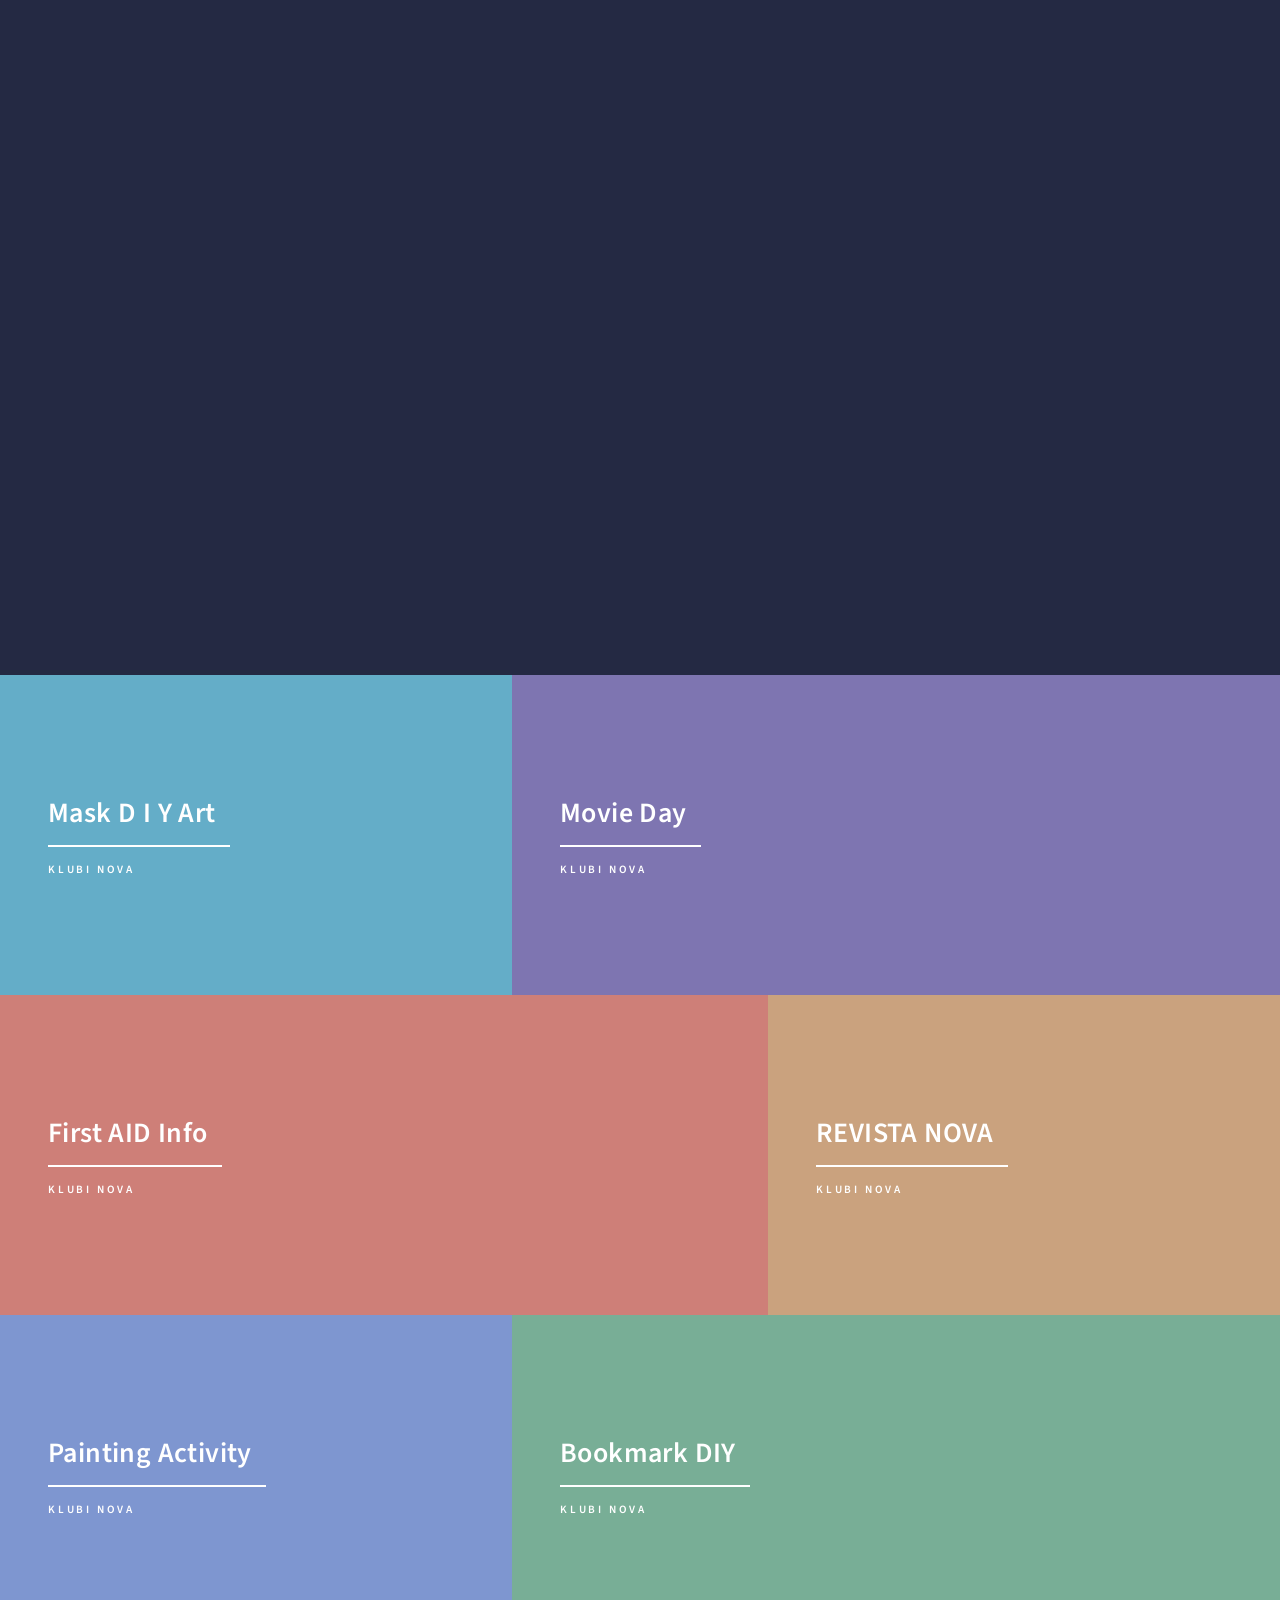
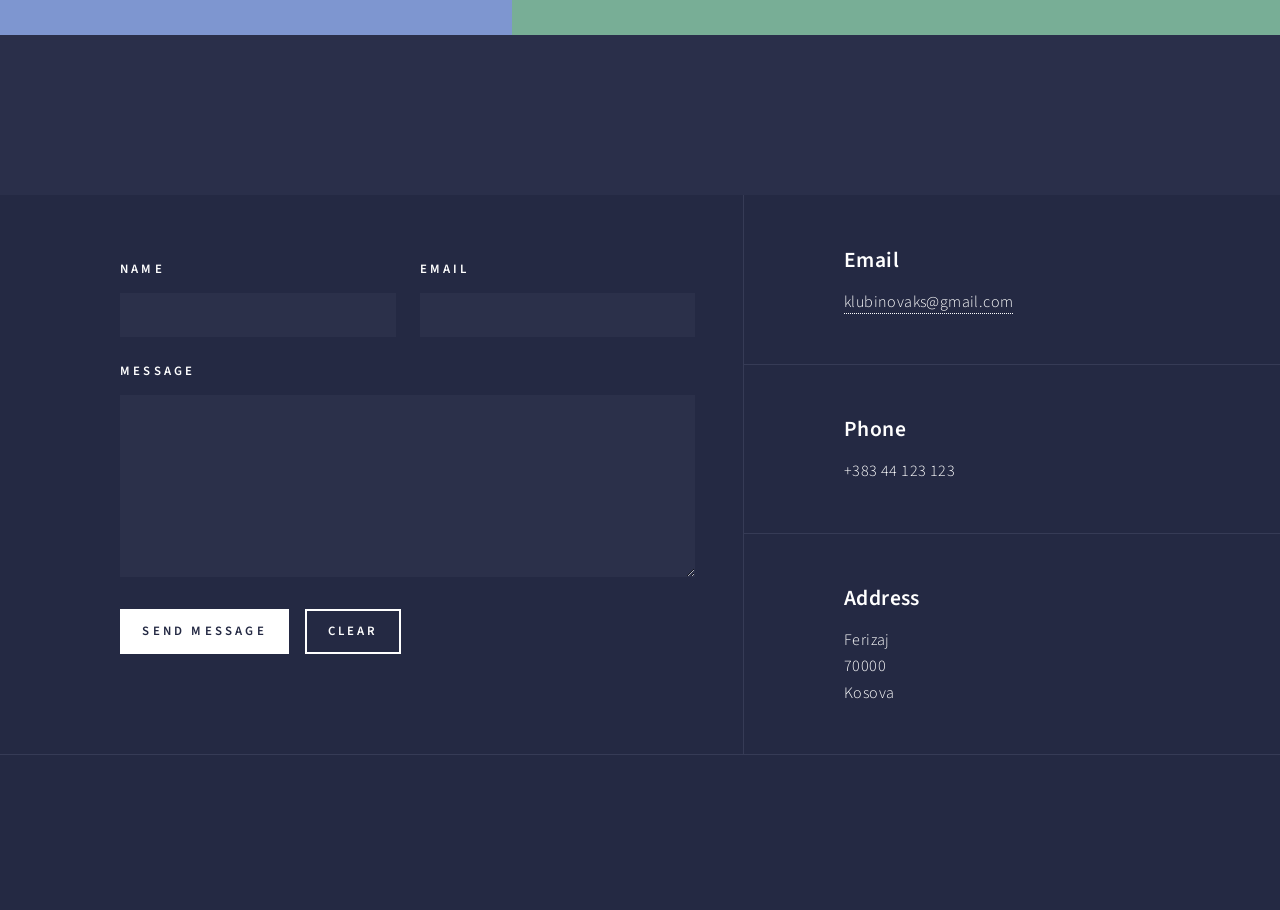
==== api/index.html @ 29cf3ec8 "update" ====
<!DOCTYPE HTML>

<html>
	<head>
		<title>Welcome Page</title>
		<meta charset="utf-8" />
		<meta name="viewport" content="width=device-width, initial-scale=1, user-scalable=no" />
		<link rel="stylesheet" href="main.css" />
		<link rel="stylesheet" href="css/fontawesome-all.min.css"/>
		<noscript><link rel="stylesheet" href="noscript.css" /></noscript>
	</head>
	<body class="is-preload">

		<!-- Wrapper -->
			<div id="wrapper">

				<!-- Header -->
					<header id="header" class="alt">
						<a href="index.html" class="logo"><strong>Volunteer</strong> <span>System</span></a>
						<nav>
							<a href="#menu">Menu</a>
						</nav>
					</header>

				<!-- Menu -->
					<nav id="menu">
						<ul class="links">
							<li><a href="index.html">Home</a></li>
						</ul>
						<ul class="actions stacked">
							<li><a href="login.php" class="button primary fit">LOG IN</a></li>
							</ul>
					</nav>

				<!-- Banner -->
					<section id="banner" class="major">
						<div class="inner">
							<header class="major">
								<h1>NOVA Volunteer System</h1>
							</header>
							<div class="content">
								<p>Do you like to volunteer<br />
								Join US.</p>
								<ul class="actions">
									<li><a href="login.php" class="button next scrolly">Get Started</a></li>
								</ul>
							</div>
						</div>
					</section>

				<!-- Main -->
					<div id="main">

						<!-- One -->
							<section id="one" class="tiles">
								<article>
									<span class="image">
										<img src="images/klubi.jpg" alt="" />
									</span>
									<header class="major">
										<h3><a href="https://klubinova.wordpress.com/aktivitetet-tona/" class="link">Mask D I Y Art</a></h3>
										<p>Klubi NOVA</p>
									</header>
								</article>
								<article>
									<span class="image">
										<img src="images/movie.jpg" alt="" />
									</span>
									<header class="major">
										<h3><a href="https://klubinova.wordpress.com/aktivitetet-tona/" class="link">Movie Day</a></h3>
										<p>Klubi Nova</p>
									</header>
								</article>
								<article>
									<span class="image">
										<img src="images/heal.jpg" alt="" />
									</span>
									<header class="major">
										<h3><a href="https://klubinova.wordpress.com/aktivitetet-tona/" class="link">First AID Info</a></h3>
										<p>Klubi Nova</p>
									</header>
								</article>
								<article>
									<span class="image">
										<img src="images/revistanova.jpg" alt="" />
									</span>
									<header class="major">
										<h3><a href="https://www.flipsnack.com/klubinova/revista-nova.html?fbclid=IwAR2lFx_nPj4P2m2d6ewHk_hBzwftJeVRNYdYruvyxE-IXZmHo08XEhe9V44" class="link">REVISTA NOVA</a></h3>
										<p>Klubi NOVA</p>
									</header>
								</article>
								<article>
									<span class="image">
										<img src="images/termokiss.jpg" alt="" />
									</span>
									<header class="major">
										<h3><a href="https://klubinova.wordpress.com/aktivitetet-tona/" class="link">Painting Activity</a></h3>
										<p>Klubi Nova</p>
									</header>
								</article>
								<article>
									<span class="image">
										<img src="images/bookmark.jpg" alt="" />
									</span>
									<header class="major">
										<h3><a href="https://klubinova.wordpress.com/aktivitetet-tona/" class="link">Bookmark DIY</a></h3>
										<p>Klubi Nova</p>
									</header>
								</article>
							</section>

						<!-- Two -->
							<section id="two">
								<div class="inner">
									<header class="major">
										
									</header>
									
									<ul class="actions">
										
									</ul>
								</div>
							</section>

					</div>

				<!-- Contact -->
					<section id="contact">
						<div class="inner">
							<section>
								<form method="post" action="#">
									<div class="fields">
										<div class="field half">
											<label for="name">Name</label>
											<input type="text" name="name" id="name" />
										</div>
										<div class="field half">
											<label for="email">Email</label>
											<input type="text" name="email" id="email" />
										</div>
										<div class="field">
											<label for="message">Message</label>
											<textarea name="message" id="message" rows="6"></textarea>
										</div>
									</div>
									<ul class="actions">
										<li><input type="submit" value="Send Message" class="primary" /></li>
										<li><input type="reset" value="Clear" /></li>
									</ul>
								</form>
							</section>
							<section class="split">
								<section>
									<div class="contact-method">
										<span class="icon solid alt fa-envelope"></span>
										<h3>Email</h3>
										<a href="#">klubinovaks@gmail.com</a>
									</div>
								</section>
								<section>
									<div class="contact-method">
										<span class="icon solid alt fa-phone"></span>
										<h3>Phone</h3>
										<span>+383 44 123 123</span>
									</div>
								</section>
								<section>
									<div class="contact-method">
										<span class="icon solid alt fa-home"></span>
										<h3>Address</h3>
										<span>Ferizaj<br />
										70000<br />
										Kosova</span>
									</div>
								</section>
							</section>
						</div>
					</section>

				<!-- Footer -->
					<footer id="footer">
						<div class="inner">
							<ul class="icons">
								<li><a href="#" class="icon brands alt fa-twitter"><span class="label">Twitter</span></a></li>
								<li><a href="#" class="icon brands alt fa-facebook-f"><span class="label">Facebook</span></a></li>
								<li><a href="#" class="icon brands alt fa-instagram"><span class="label">Instagram</span></a></li>
								<li><a href="#" class="icon brands alt fa-github"><span class="label">GitHub</span></a></li>
								<li><a href="#" class="icon brands alt fa-linkedin-in"><span class="label">LinkedIn</span></a></li>
							</ul>
							
						</div>
					</footer>

			</div>

		<!-- Scripts -->
			<script src="assets/js/jquery.min.js"></script>
			<script src="assets/js/jquery.scrolly.min.js"></script>
			<script src="assets/js/jquery.scrollex.min.js"></script>
			<script src="assets/js/browser.min.js"></script>
			<script src="assets/js/breakpoints.min.js"></script>
			<script src="assets/js/util.js"></script>
			<script src="assets/js/main.js"></script>

	</body>
</html>
---- api/main.css ----
@import url(fontawesome-all.min.css);
@import url("https://fonts.googleapis.com/css?family=Source+Sans+Pro:300,300italic,600,600italic");


html, body, div, span, applet, object,
iframe, h1, h2, h3, h4, h5, h6, p, blockquote,
pre, a, abbr, acronym, address, big, cite,
code, del, dfn, em, img, ins, kbd, q, s, samp,
small, strike, strong, sub, sup, tt, var, b,
u, i, center, dl, dt, dd, ol, ul, li, fieldset,
form, label, legend, table, caption, tbody,
tfoot, thead, tr, th, td, article, aside,
canvas, details, embed, figure, figcaption,
footer, header, hgroup, menu, nav, output, ruby,
section, summary, time, mark, audio, video {
	margin: 0;
	padding: 0;
	border: 0;
	font-size: 100%;
	font: inherit;
	vertical-align: baseline;}

article, aside, details, figcaption, figure,
footer, header, hgroup, menu, nav, section {
	display: block;}

body {
	line-height: 1;
}

ol, ul {
	list-style: none;
}

blockquote, q {
	quotes: none;
}

	blockquote:before, blockquote:after, q:before, q:after {
		content: '';
		content: none;
	}

table {
	border-collapse: collapse;
	border-spacing: 0;
}

body {
	-webkit-text-size-adjust: none;
}

mark {
	background-color: transparent;
	color: inherit;
}

input::-moz-focus-inner {
	border: 0;
	padding: 0;
}

input, select, textarea {
	-moz-appearance: none;
	-webkit-appearance: none;
	-ms-appearance: none;
	appearance: none;
}

/* Basic */

	@-ms-viewport {
		width: device-width;
	}

	body {
		-ms-overflow-style: scrollbar;
	}

	@media screen and (max-width: 480px) {

		html, body {
			min-width: 320px;
		}

	}

	html {
		box-sizing: border-box;
	}

	*, *:before, *:after {
		box-sizing: inherit;
	}

	body {
		background: #242943;
	}

		body.is-preload *, body.is-preload *:before, body.is-preload *:after {
			-moz-animation: none !important;
			-webkit-animation: none !important;
			-ms-animation: none !important;
			animation: none !important;
			-moz-transition: none !important;
			-webkit-transition: none !important;
			-ms-transition: none !important;
			transition: none !important;
		}

/* Type */

	body, input, select, textarea {
		color: #ffffff;
		font-family: "Source Sans Pro", Helvetica, sans-serif;
		font-size: 17pt;
		font-weight: 300;
		letter-spacing: 0.025em;
		line-height: 1.65;
	}

		@media screen and (max-width: 1680px) {

			body, input, select, textarea {
				font-size: 14pt;
			}

		}

		@media screen and (max-width: 1280px) {

			body, input, select, textarea {
				font-size: 12pt;
			}

		}

		@media screen and (max-width: 360px) {

			body, input, select, textarea {
				font-size: 11pt;
			}

		}

	a {
		-moz-transition: color 0.2s ease-in-out, border-bottom-color 0.2s ease-in-out;
		-webkit-transition: color 0.2s ease-in-out, border-bottom-color 0.2s ease-in-out;
		-ms-transition: color 0.2s ease-in-out, border-bottom-color 0.2s ease-in-out;
		transition: color 0.2s ease-in-out, border-bottom-color 0.2s ease-in-out;
		border-bottom: dotted 1px;
		color: inherit;
		text-decoration: none;
	}

		a:hover {
			border-bottom-color: transparent;
			color: #9bf1ff !important;
		}

		a:active {
			color: #53e3fb !important;
		}

	strong, b {
		color: #ffffff;
		font-weight: 600;
	}

	em, i {
		font-style: italic;
	}

	p {
		margin: 0 0 2em 0;
	}

	h1, h2, h3, h4, h5, h6 {
		color: #ffffff;
		font-weight: 600;
		line-height: 1.65;
		margin: 0 0 1em 0;
	}

		h1 a, h2 a, h3 a, h4 a, h5 a, h6 a {
			color: inherit;
			border-bottom: 0;
		}

	h1 {
		font-size: 2.5em;
	}

	h2 {
		font-size: 1.75em;
	}

	h3 {
		font-size: 1.35em;
	}

	h4 {
		font-size: 1.1em;
	}

	h5 {
		font-size: 0.9em;
	}

	h6 {
		font-size: 0.7em;
	}

	@media screen and (max-width: 736px) {

		h1 {
			font-size: 2em;
		}

		h2 {
			font-size: 1.5em;
		}

		h3 {
			font-size: 1.25em;
		}

	}

	sub {
		font-size: 0.8em;
		position: relative;
		top: 0.5em;
	}

	sup {
		font-size: 0.8em;
		position: relative;
		top: -0.5em;
	}

	blockquote {
		border-left: solid 4px rgba(212, 212, 255, 0.1);
		font-style: italic;
		margin: 0 0 2em 0;
		padding: 0.5em 0 0.5em 2em;
	}

	code {
		background: rgba(212, 212, 255, 0.035);
		font-family: "Courier New", monospace;
		font-size: 0.9em;
		margin: 0 0.25em;
		padding: 0.25em 0.65em;
	}

	pre {
		-webkit-overflow-scrolling: touch;
		font-family: "Courier New", monospace;
		font-size: 0.9em;
		margin: 0 0 2em 0;
	}

		pre code {
			display: block;
			line-height: 1.75;
			padding: 1em 1.5em;
			overflow-x: auto;
		}

	hr {
		border: 0;
		border-bottom: solid 1px rgba(212, 212, 255, 0.1);
		margin: 2em 0;
	}

		hr.major {
			margin: 3em 0;
		}

	.align-left {
		text-align: left;
	}

	.align-center {
		text-align: center;
	}

	.align-right {
		text-align: right;
	}

/* Row */

	.row {
		display: flex;
		flex-wrap: wrap;
		box-sizing: border-box;
		align-items: stretch;
	}

		.row > * {
			box-sizing: border-box;
		}

		.row.gtr-uniform > * > :last-child {
			margin-bottom: 0;
		}

		.row.aln-left {
			justify-content: flex-start;
		}

		.row.aln-center {
			justify-content: center;
		}

		.row.aln-right {
			justify-content: flex-end;
		}

		.row.aln-top {
			align-items: flex-start;
		}

		.row.aln-middle {
			align-items: center;
		}

		.row.aln-bottom {
			align-items: flex-end;
		}

		.row > .imp {
			order: -1;
		}

		.row > .col-1 {
			width: 8.33333%;
		}

		.row > .off-1 {
			margin-left: 8.33333%;
		}

		.row > .col-2 {
			width: 16.66667%;
		}

		.row > .off-2 {
			margin-left: 16.66667%;
		}

		.row > .col-3 {
			width: 25%;
		}

		.row > .off-3 {
			margin-left: 25%;
		}

		.row > .col-4 {
			width: 33.33333%;
		}

		.row > .off-4 {
			margin-left: 33.33333%;
		}

		.row > .col-5 {
			width: 41.66667%;
		}

		.row > .off-5 {
			margin-left: 41.66667%;
		}

		.row > .col-6 {
			width: 50%;
		}

		.row > .off-6 {
			margin-left: 50%;
		}

		.row > .col-7 {
			width: 58.33333%;
		}

		.row > .off-7 {
			margin-left: 58.33333%;
		}

		.row > .col-8 {
			width: 66.66667%;
		}

		.row > .off-8 {
			margin-left: 66.66667%;
		}

		.row > .col-9 {
			width: 75%;
		}

		.row > .off-9 {
			margin-left: 75%;
		}

		.row > .col-10 {
			width: 83.33333%;
		}

		.row > .off-10 {
			margin-left: 83.33333%;
		}

		.row > .col-11 {
			width: 91.66667%;
		}

		.row > .off-11 {
			margin-left: 91.66667%;
		}

		.row > .col-12 {
			width: 100%;
		}

		.row > .off-12 {
			margin-left: 100%;
		}

		.row.gtr-0 {
			margin-top: 0;
			margin-left: 0em;
		}

			.row.gtr-0 > * {
				padding: 0 0 0 0em;
			}

			.row.gtr-0.gtr-uniform {
				margin-top: 0em;
			}

				.row.gtr-0.gtr-uniform > * {
					padding-top: 0em;
				}

		.row.gtr-25 {
			margin-top: 0;
			margin-left: -0.5em;
		}

			.row.gtr-25 > * {
				padding: 0 0 0 0.5em;
			}

			.row.gtr-25.gtr-uniform {
				margin-top: -0.5em;
			}

				.row.gtr-25.gtr-uniform > * {
					padding-top: 0.5em;
				}

		.row.gtr-50 {
			margin-top: 0;
			margin-left: -1em;
		}

			.row.gtr-50 > * {
				padding: 0 0 0 1em;
			}

			.row.gtr-50.gtr-uniform {
				margin-top: -1em;
			}

				.row.gtr-50.gtr-uniform > * {
					padding-top: 1em;
				}

		.row {
			margin-top: 0;
			margin-left: -2em;
		}

			.row > * {
				padding: 0 0 0 2em;
			}

			.row.gtr-uniform {
				margin-top: -2em;
			}

				.row.gtr-uniform > * {
					padding-top: 2em;
				}

		.row.gtr-150 {
			margin-top: 0;
			margin-left: -3em;
		}

			.row.gtr-150 > * {
				padding: 0 0 0 3em;
			}

			.row.gtr-150.gtr-uniform {
				margin-top: -3em;
			}

				.row.gtr-150.gtr-uniform > * {
					padding-top: 3em;
				}

		.row.gtr-200 {
			margin-top: 0;
			margin-left: -4em;
		}

			.row.gtr-200 > * {
				padding: 0 0 0 4em;
			}

			.row.gtr-200.gtr-uniform {
				margin-top: -4em;
			}

				.row.gtr-200.gtr-uniform > * {
					padding-top: 4em;
				}

		@media screen and (max-width: 1680px) {

			.row {
				display: flex;
				flex-wrap: wrap;
				box-sizing: border-box;
				align-items: stretch;
			}

				.row > * {
					box-sizing: border-box;
				}

				.row.gtr-uniform > * > :last-child {
					margin-bottom: 0;
				}

				.row.aln-left {
					justify-content: flex-start;
				}

				.row.aln-center {
					justify-content: center;
				}

				.row.aln-right {
					justify-content: flex-end;
				}

				.row.aln-top {
					align-items: flex-start;
				}

				.row.aln-middle {
					align-items: center;
				}

				.row.aln-bottom {
					align-items: flex-end;
				}

				.row > .imp-xlarge {
					order: -1;
				}

				.row > .col-1-xlarge {
					width: 8.33333%;
				}

				.row > .off-1-xlarge {
					margin-left: 8.33333%;
				}

				.row > .col-2-xlarge {
					width: 16.66667%;
				}

				.row > .off-2-xlarge {
					margin-left: 16.66667%;
				}

				.row > .col-3-xlarge {
					width: 25%;
				}

				.row > .off-3-xlarge {
					margin-left: 25%;
				}

				.row > .col-4-xlarge {
					width: 33.33333%;
				}

				.row > .off-4-xlarge {
					margin-left: 33.33333%;
				}

				.row > .col-5-xlarge {
					width: 41.66667%;
				}

				.row > .off-5-xlarge {
					margin-left: 41.66667%;
				}

				.row > .col-6-xlarge {
					width: 50%;
				}

				.row > .off-6-xlarge {
					margin-left: 50%;
				}

				.row > .col-7-xlarge {
					width: 58.33333%;
				}

				.row > .off-7-xlarge {
					margin-left: 58.33333%;
				}

				.row > .col-8-xlarge {
					width: 66.66667%;
				}

				.row > .off-8-xlarge {
					margin-left: 66.66667%;
				}

				.row > .col-9-xlarge {
					width: 75%;
				}

				.row > .off-9-xlarge {
					margin-left: 75%;
				}

				.row > .col-10-xlarge {
					width: 83.33333%;
				}

				.row > .off-10-xlarge {
					margin-left: 83.33333%;
				}

				.row > .col-11-xlarge {
					width: 91.66667%;
				}

				.row > .off-11-xlarge {
					margin-left: 91.66667%;
				}

				.row > .col-12-xlarge {
					width: 100%;
				}

				.row > .off-12-xlarge {
					margin-left: 100%;
				}

				.row.gtr-0 {
					margin-top: 0;
					margin-left: 0em;
				}

					.row.gtr-0 > * {
						padding: 0 0 0 0em;
					}

					.row.gtr-0.gtr-uniform {
						margin-top: 0em;
					}

						.row.gtr-0.gtr-uniform > * {
							padding-top: 0em;
						}

				.row.gtr-25 {
					margin-top: 0;
					margin-left: -0.5em;
				}

					.row.gtr-25 > * {
						padding: 0 0 0 0.5em;
					}

					.row.gtr-25.gtr-uniform {
						margin-top: -0.5em;
					}

						.row.gtr-25.gtr-uniform > * {
							padding-top: 0.5em;
						}

				.row.gtr-50 {
					margin-top: 0;
					margin-left: -1em;
				}

					.row.gtr-50 > * {
						padding: 0 0 0 1em;
					}

					.row.gtr-50.gtr-uniform {
						margin-top: -1em;
					}

						.row.gtr-50.gtr-uniform > * {
							padding-top: 1em;
						}

				.row {
					margin-top: 0;
					margin-left: -2em;
				}

					.row > * {
						padding: 0 0 0 2em;
					}

					.row.gtr-uniform {
						margin-top: -2em;
					}

						.row.gtr-uniform > * {
							padding-top: 2em;
						}

				.row.gtr-150 {
					margin-top: 0;
					margin-left: -3em;
				}

					.row.gtr-150 > * {
						padding: 0 0 0 3em;
					}

					.row.gtr-150.gtr-uniform {
						margin-top: -3em;
					}

						.row.gtr-150.gtr-uniform > * {
							padding-top: 3em;
						}

				.row.gtr-200 {
					margin-top: 0;
					margin-left: -4em;
				}

					.row.gtr-200 > * {
						padding: 0 0 0 4em;
					}

					.row.gtr-200.gtr-uniform {
						margin-top: -4em;
					}

						.row.gtr-200.gtr-uniform > * {
							padding-top: 4em;
						}

		}

		@media screen and (max-width: 1280px) {

			.row {
				display: flex;
				flex-wrap: wrap;
				box-sizing: border-box;
				align-items: stretch;
			}

				.row > * {
					box-sizing: border-box;
				}

				.row.gtr-uniform > * > :last-child {
					margin-bottom: 0;
				}

				.row.aln-left {
					justify-content: flex-start;
				}

				.row.aln-center {
					justify-content: center;
				}

				.row.aln-right {
					justify-content: flex-end;
				}

				.row.aln-top {
					align-items: flex-start;
				}

				.row.aln-middle {
					align-items: center;
				}

				.row.aln-bottom {
					align-items: flex-end;
				}

				.row > .imp-large {
					order: -1;
				}

				.row > .col-1-large {
					width: 8.33333%;
				}

				.row > .off-1-large {
					margin-left: 8.33333%;
				}

				.row > .col-2-large {
					width: 16.66667%;
				}

				.row > .off-2-large {
					margin-left: 16.66667%;
				}

				.row > .col-3-large {
					width: 25%;
				}

				.row > .off-3-large {
					margin-left: 25%;
				}

				.row > .col-4-large {
					width: 33.33333%;
				}

				.row > .off-4-large {
					margin-left: 33.33333%;
				}

				.row > .col-5-large {
					width: 41.66667%;
				}

				.row > .off-5-large {
					margin-left: 41.66667%;
				}

				.row > .col-6-large {
					width: 50%;
				}

				.row > .off-6-large {
					margin-left: 50%;
				}

				.row > .col-7-large {
					width: 58.33333%;
				}

				.row > .off-7-large {
					margin-left: 58.33333%;
				}

				.row > .col-8-large {
					width: 66.66667%;
				}

				.row > .off-8-large {
					margin-left: 66.66667%;
				}

				.row > .col-9-large {
					width: 75%;
				}

				.row > .off-9-large {
					margin-left: 75%;
				}

				.row > .col-10-large {
					width: 83.33333%;
				}

				.row > .off-10-large {
					margin-left: 83.33333%;
				}

				.row > .col-11-large {
					width: 91.66667%;
				}

				.row > .off-11-large {
					margin-left: 91.66667%;
				}

				.row > .col-12-large {
					width: 100%;
				}

				.row > .off-12-large {
					margin-left: 100%;
				}

				.row.gtr-0 {
					margin-top: 0;
					margin-left: 0em;
				}

					.row.gtr-0 > * {
						padding: 0 0 0 0em;
					}

					.row.gtr-0.gtr-uniform {
						margin-top: 0em;
					}

						.row.gtr-0.gtr-uniform > * {
							padding-top: 0em;
						}

				.row.gtr-25 {
					margin-top: 0;
					margin-left: -0.375em;
				}

					.row.gtr-25 > * {
						padding: 0 0 0 0.375em;
					}

					.row.gtr-25.gtr-uniform {
						margin-top: -0.375em;
					}

						.row.gtr-25.gtr-uniform > * {
							padding-top: 0.375em;
						}

				.row.gtr-50 {
					margin-top: 0;
					margin-left: -0.75em;
				}

					.row.gtr-50 > * {
						padding: 0 0 0 0.75em;
					}

					.row.gtr-50.gtr-uniform {
						margin-top: -0.75em;
					}

						.row.gtr-50.gtr-uniform > * {
							padding-top: 0.75em;
						}

				.row {
					margin-top: 0;
					margin-left: -1.5em;
				}

					.row > * {
						padding: 0 0 0 1.5em;
					}

					.row.gtr-uniform {
						margin-top: -1.5em;
					}

						.row.gtr-uniform > * {
							padding-top: 1.5em;
						}

				.row.gtr-150 {
					margin-top: 0;
					margin-left: -2.25em;
				}

					.row.gtr-150 > * {
						padding: 0 0 0 2.25em;
					}

					.row.gtr-150.gtr-uniform {
						margin-top: -2.25em;
					}

						.row.gtr-150.gtr-uniform > * {
							padding-top: 2.25em;
						}

				.row.gtr-200 {
					margin-top: 0;
					margin-left: -3em;
				}

					.row.gtr-200 > * {
						padding: 0 0 0 3em;
					}

					.row.gtr-200.gtr-uniform {
						margin-top: -3em;
					}

						.row.gtr-200.gtr-uniform > * {
							padding-top: 3em;
						}

		}

		@media screen and (max-width: 980px) {

			.row {
				display: flex;
				flex-wrap: wrap;
				box-sizing: border-box;
				align-items: stretch;
			}

				.row > * {
					box-sizing: border-box;
				}

				.row.gtr-uniform > * > :last-child {
					margin-bottom: 0;
				}

				.row.aln-left {
					justify-content: flex-start;
				}

				.row.aln-center {
					justify-content: center;
				}

				.row.aln-right {
					justify-content: flex-end;
				}

				.row.aln-top {
					align-items: flex-start;
				}

				.row.aln-middle {
					align-items: center;
				}

				.row.aln-bottom {
					align-items: flex-end;
				}

				.row > .imp-medium {
					order: -1;
				}

				.row > .col-1-medium {
					width: 8.33333%;
				}

				.row > .off-1-medium {
					margin-left: 8.33333%;
				}

				.row > .col-2-medium {
					width: 16.66667%;
				}

				.row > .off-2-medium {
					margin-left: 16.66667%;
				}

				.row > .col-3-medium {
					width: 25%;
				}

				.row > .off-3-medium {
					margin-left: 25%;
				}

				.row > .col-4-medium {
					width: 33.33333%;
				}

				.row > .off-4-medium {
					margin-left: 33.33333%;
				}

				.row > .col-5-medium {
					width: 41.66667%;
				}

				.row > .off-5-medium {
					margin-left: 41.66667%;
				}

				.row > .col-6-medium {
					width: 50%;
				}

				.row > .off-6-medium {
					margin-left: 50%;
				}

				.row > .col-7-medium {
					width: 58.33333%;
				}

				.row > .off-7-medium {
					margin-left: 58.33333%;
				}

				.row > .col-8-medium {
					width: 66.66667%;
				}

				.row > .off-8-medium {
					margin-left: 66.66667%;
				}

				.row > .col-9-medium {
					width: 75%;
				}

				.row > .off-9-medium {
					margin-left: 75%;
				}

				.row > .col-10-medium {
					width: 83.33333%;
				}

				.row > .off-10-medium {
					margin-left: 83.33333%;
				}

				.row > .col-11-medium {
					width: 91.66667%;
				}

				.row > .off-11-medium {
					margin-left: 91.66667%;
				}

				.row > .col-12-medium {
					width: 100%;
				}

				.row > .off-12-medium {
					margin-left: 100%;
				}

				.row.gtr-0 {
					margin-top: 0;
					margin-left: 0em;
				}

					.row.gtr-0 > * {
						padding: 0 0 0 0em;
					}

					.row.gtr-0.gtr-uniform {
						margin-top: 0em;
					}

						.row.gtr-0.gtr-uniform > * {
							padding-top: 0em;
						}

				.row.gtr-25 {
					margin-top: 0;
					margin-left: -0.375em;
				}

					.row.gtr-25 > * {
						padding: 0 0 0 0.375em;
					}

					.row.gtr-25.gtr-uniform {
						margin-top: -0.375em;
					}

						.row.gtr-25.gtr-uniform > * {
							padding-top: 0.375em;
						}

				.row.gtr-50 {
					margin-top: 0;
					margin-left: -0.75em;
				}

					.row.gtr-50 > * {
						padding: 0 0 0 0.75em;
					}

					.row.gtr-50.gtr-uniform {
						margin-top: -0.75em;
					}

						.row.gtr-50.gtr-uniform > * {
							padding-top: 0.75em;
						}

				.row {
					margin-top: 0;
					margin-left: -1.5em;
				}

					.row > * {
						padding: 0 0 0 1.5em;
					}

					.row.gtr-uniform {
						margin-top: -1.5em;
					}

						.row.gtr-uniform > * {
							padding-top: 1.5em;
						}

				.row.gtr-150 {
					margin-top: 0;
					margin-left: -2.25em;
				}

					.row.gtr-150 > * {
						padding: 0 0 0 2.25em;
					}

					.row.gtr-150.gtr-uniform {
						margin-top: -2.25em;
					}

						.row.gtr-150.gtr-uniform > * {
							padding-top: 2.25em;
						}

				.row.gtr-200 {
					margin-top: 0;
					margin-left: -3em;
				}

					.row.gtr-200 > * {
						padding: 0 0 0 3em;
					}

					.row.gtr-200.gtr-uniform {
						margin-top: -3em;
					}

						.row.gtr-200.gtr-uniform > * {
							padding-top: 3em;
						}

		}

		@media screen and (max-width: 736px) {

			.row {
				display: flex;
				flex-wrap: wrap;
				box-sizing: border-box;
				align-items: stretch;
			}

				.row > * {
					box-sizing: border-box;
				}

				.row.gtr-uniform > * > :last-child {
					margin-bottom: 0;
				}

				.row.aln-left {
					justify-content: flex-start;
				}

				.row.aln-center {
					justify-content: center;
				}

				.row.aln-right {
					justify-content: flex-end;
				}

				.row.aln-top {
					align-items: flex-start;
				}

				.row.aln-middle {
					align-items: center;
				}

				.row.aln-bottom {
					align-items: flex-end;
				}

				.row > .imp-small {
					order: -1;
				}

				.row > .col-1-small {
					width: 8.33333%;
				}

				.row > .off-1-small {
					margin-left: 8.33333%;
				}

				.row > .col-2-small {
					width: 16.66667%;
				}

				.row > .off-2-small {
					margin-left: 16.66667%;
				}

				.row > .col-3-small {
					width: 25%;
				}

				.row > .off-3-small {
					margin-left: 25%;
				}

				.row > .col-4-small {
					width: 33.33333%;
				}

				.row > .off-4-small {
					margin-left: 33.33333%;
				}

				.row > .col-5-small {
					width: 41.66667%;
				}

				.row > .off-5-small {
					margin-left: 41.66667%;
				}

				.row > .col-6-small {
					width: 50%;
				}

				.row > .off-6-small {
					margin-left: 50%;
				}

				.row > .col-7-small {
					width: 58.33333%;
				}

				.row > .off-7-small {
					margin-left: 58.33333%;
				}

				.row > .col-8-small {
					width: 66.66667%;
				}

				.row > .off-8-small {
					margin-left: 66.66667%;
				}

				.row > .col-9-small {
					width: 75%;
				}

				.row > .off-9-small {
					margin-left: 75%;
				}

				.row > .col-10-small {
					width: 83.33333%;
				}

				.row > .off-10-small {
					margin-left: 83.33333%;
				}

				.row > .col-11-small {
					width: 91.66667%;
				}

				.row > .off-11-small {
					margin-left: 91.66667%;
				}

				.row > .col-12-small {
					width: 100%;
				}

				.row > .off-12-small {
					margin-left: 100%;
				}

				.row.gtr-0 {
					margin-top: 0;
					margin-left: 0em;
				}

					.row.gtr-0 > * {
						padding: 0 0 0 0em;
					}

					.row.gtr-0.gtr-uniform {
						margin-top: 0em;
					}

						.row.gtr-0.gtr-uniform > * {
							padding-top: 0em;
						}

				.row.gtr-25 {
					margin-top: 0;
					margin-left: -0.3125em;
				}

					.row.gtr-25 > * {
						padding: 0 0 0 0.3125em;
					}

					.row.gtr-25.gtr-uniform {
						margin-top: -0.3125em;
					}

						.row.gtr-25.gtr-uniform > * {
							padding-top: 0.3125em;
						}

				.row.gtr-50 {
					margin-top: 0;
					margin-left: -0.625em;
				}

					.row.gtr-50 > * {
						padding: 0 0 0 0.625em;
					}

					.row.gtr-50.gtr-uniform {
						margin-top: -0.625em;
					}

						.row.gtr-50.gtr-uniform > * {
							padding-top: 0.625em;
						}

				.row {
					margin-top: 0;
					margin-left: -1.25em;
				}

					.row > * {
						padding: 0 0 0 1.25em;
					}

					.row.gtr-uniform {
						margin-top: -1.25em;
					}

						.row.gtr-uniform > * {
							padding-top: 1.25em;
						}

				.row.gtr-150 {
					margin-top: 0;
					margin-left: -1.875em;
				}

					.row.gtr-150 > * {
						padding: 0 0 0 1.875em;
					}

					.row.gtr-150.gtr-uniform {
						margin-top: -1.875em;
					}

						.row.gtr-150.gtr-uniform > * {
							padding-top: 1.875em;
						}

				.row.gtr-200 {
					margin-top: 0;
					margin-left: -2.5em;
				}

					.row.gtr-200 > * {
						padding: 0 0 0 2.5em;
					}

					.row.gtr-200.gtr-uniform {
						margin-top: -2.5em;
					}

						.row.gtr-200.gtr-uniform > * {
							padding-top: 2.5em;
						}

		}

		@media screen and (max-width: 480px) {

			.row {
				display: flex;
				flex-wrap: wrap;
				box-sizing: border-box;
				align-items: stretch;
			}

				.row > * {
					box-sizing: border-box;
				}

				.row.gtr-uniform > * > :last-child {
					margin-bottom: 0;
				}

				.row.aln-left {
					justify-content: flex-start;
				}

				.row.aln-center {
					justify-content: center;
				}

				.row.aln-right {
					justify-content: flex-end;
				}

				.row.aln-top {
					align-items: flex-start;
				}

				.row.aln-middle {
					align-items: center;
				}

				.row.aln-bottom {
					align-items: flex-end;
				}

				.row > .imp-xsmall {
					order: -1;
				}

				.row > .col-1-xsmall {
					width: 8.33333%;
				}

				.row > .off-1-xsmall {
					margin-left: 8.33333%;
				}

				.row > .col-2-xsmall {
					width: 16.66667%;
				}

				.row > .off-2-xsmall {
					margin-left: 16.66667%;
				}

				.row > .col-3-xsmall {
					width: 25%;
				}

				.row > .off-3-xsmall {
					margin-left: 25%;
				}

				.row > .col-4-xsmall {
					width: 33.33333%;
				}

				.row > .off-4-xsmall {
					margin-left: 33.33333%;
				}

				.row > .col-5-xsmall {
					width: 41.66667%;
				}

				.row > .off-5-xsmall {
					margin-left: 41.66667%;
				}

				.row > .col-6-xsmall {
					width: 50%;
				}

				.row > .off-6-xsmall {
					margin-left: 50%;
				}

				.row > .col-7-xsmall {
					width: 58.33333%;
				}

				.row > .off-7-xsmall {
					margin-left: 58.33333%;
				}

				.row > .col-8-xsmall {
					width: 66.66667%;
				}

				.row > .off-8-xsmall {
					margin-left: 66.66667%;
				}

				.row > .col-9-xsmall {
					width: 75%;
				}

				.row > .off-9-xsmall {
					margin-left: 75%;
				}

				.row > .col-10-xsmall {
					width: 83.33333%;
				}

				.row > .off-10-xsmall {
					margin-left: 83.33333%;
				}

				.row > .col-11-xsmall {
					width: 91.66667%;
				}

				.row > .off-11-xsmall {
					margin-left: 91.66667%;
				}

				.row > .col-12-xsmall {
					width: 100%;
				}

				.row > .off-12-xsmall {
					margin-left: 100%;
				}

				.row.gtr-0 {
					margin-top: 0;
					margin-left: 0em;
				}

					.row.gtr-0 > * {
						padding: 0 0 0 0em;
					}

					.row.gtr-0.gtr-uniform {
						margin-top: 0em;
					}

						.row.gtr-0.gtr-uniform > * {
							padding-top: 0em;
						}

				.row.gtr-25 {
					margin-top: 0;
					margin-left: -0.3125em;
				}

					.row.gtr-25 > * {
						padding: 0 0 0 0.3125em;
					}

					.row.gtr-25.gtr-uniform {
						margin-top: -0.3125em;
					}

						.row.gtr-25.gtr-uniform > * {
							padding-top: 0.3125em;
						}

				.row.gtr-50 {
					margin-top: 0;
					margin-left: -0.625em;
				}

					.row.gtr-50 > * {
						padding: 0 0 0 0.625em;
					}

					.row.gtr-50.gtr-uniform {
						margin-top: -0.625em;
					}

						.row.gtr-50.gtr-uniform > * {
							padding-top: 0.625em;
						}

				.row {
					margin-top: 0;
					margin-left: -1.25em;
				}

					.row > * {
						padding: 0 0 0 1.25em;
					}

					.row.gtr-uniform {
						margin-top: -1.25em;
					}

						.row.gtr-uniform > * {
							padding-top: 1.25em;
						}

				.row.gtr-150 {
					margin-top: 0;
					margin-left: -1.875em;
				}

					.row.gtr-150 > * {
						padding: 0 0 0 1.875em;
					}

					.row.gtr-150.gtr-uniform {
						margin-top: -1.875em;
					}

						.row.gtr-150.gtr-uniform > * {
							padding-top: 1.875em;
						}

				.row.gtr-200 {
					margin-top: 0;
					margin-left: -2.5em;
				}

					.row.gtr-200 > * {
						padding: 0 0 0 2.5em;
					}

					.row.gtr-200.gtr-uniform {
						margin-top: -2.5em;
					}

						.row.gtr-200.gtr-uniform > * {
							padding-top: 2.5em;
						}

		}

/* Section/Article */

	section.special, article.special {
		text-align: center;
	}

	header.major {
		width: -moz-max-content;
		width: -webkit-max-content;
		width: -ms-max-content;
		width: max-content;
		margin-bottom: 2em;
	}

		header.major > :first-child {
			margin-bottom: 0;
			width: calc(100% + 0.5em);
		}

			header.major > :first-child:after {
				content: '';
				background-color: #ffffff;
				display: block;
				height: 2px;
				margin: 0.325em 0 0.5em 0;
				width: 100%;
			}

		header.major > p {
			font-size: 0.7em;
			font-weight: 600;
			letter-spacing: 0.25em;
			margin-bottom: 0;
			text-transform: uppercase;
		}

		body.is-ie header.major > :first-child:after {
			max-width: 9em;
		}

		body.is-ie header.major > h1:after {
			max-width: 100% !important;
		}

	@media screen and (max-width: 736px) {

		header.major > p br {
			display: none;
		}

	}

/* Form */

	form {
		margin: 0 0 2em 0;
	}

		form > :last-child {
			margin-bottom: 0;
		}

		form > .fields {
			display: -moz-flex;
			display: -webkit-flex;
			display: -ms-flex;
			display: flex;
			-moz-flex-wrap: wrap;
			-webkit-flex-wrap: wrap;
			-ms-flex-wrap: wrap;
			flex-wrap: wrap;
			width: calc(100% + 3em);
			margin: -1.5em 0 2em -1.5em;
		}

			form > .fields > .field {
				-moz-flex-grow: 0;
				-webkit-flex-grow: 0;
				-ms-flex-grow: 0;
				flex-grow: 0;
				-moz-flex-shrink: 0;
				-webkit-flex-shrink: 0;
				-ms-flex-shrink: 0;
				flex-shrink: 0;
				padding: 1.5em 0 0 1.5em;
				width: calc(100% - 1.5em);
			}

				form > .fields > .field.half {
					width: calc(50% - 0.75em);
				}

				form > .fields > .field.third {
					width: calc(100%/3 - 0.5em);
				}

				form > .fields > .field.quarter {
					width: calc(25% - 0.375em);
				}

		@media screen and (max-width: 480px) {

			form > .fields {
				width: calc(100% + 3em);
				margin: -1.5em 0 2em -1.5em;
			}

				form > .fields > .field {
					padding: 1.5em 0 0 1.5em;
					width: calc(100% - 1.5em);
				}

					form > .fields > .field.half {
						width: calc(100% - 1.5em);
					}

					form > .fields > .field.third {
						width: calc(100% - 1.5em);
					}

					form > .fields > .field.quarter {
						width: calc(100% - 1.5em);
					}

		}

	label {
		color: #ffffff;
		display: block;
		font-size: 0.8em;
		font-weight: 600;
		letter-spacing: 0.25em;
		margin: 0 0 1em 0;
		text-transform: uppercase;
	}

	input[type="text"],
	input[type="password"],
	input[type="email"],
	input[type="tel"],
	input[type="search"],
	input[type="url"],
	select,
	textarea {
		-moz-appearance: none;
		-webkit-appearance: none;
		-ms-appearance: none;
		appearance: none;
		background: rgba(212, 212, 255, 0.035);
		border: none;
		border-radius: 0;
		color: inherit;
		display: block;
		outline: 0;
		padding: 0 1em;
		text-decoration: none;
		width: 100%;
	}

		input[type="text"]:invalid,
		input[type="password"]:invalid,
		input[type="email"]:invalid,
		input[type="tel"]:invalid,
		input[type="search"]:invalid,
		input[type="url"]:invalid,
		select:invalid,
		textarea:invalid {
			box-shadow: none;
		}

		input[type="text"]:focus,
		input[type="password"]:focus,
		input[type="email"]:focus,
		input[type="tel"]:focus,
		input[type="search"]:focus,
		input[type="url"]:focus,
		select:focus,
		textarea:focus {
			border-color: #9bf1ff;
			box-shadow: 0 0 0 2px #9bf1ff;
		}

	select {
		background-image: url("data:image/svg+xml;charset=utf8,%3Csvg xmlns='http://www.w3.org/2000/svg' width='40' height='40' preserveAspectRatio='none' viewBox='0 0 40 40'%3E%3Cpath d='M9.4,12.3l10.4,10.4l10.4-10.4c0.2-0.2,0.5-0.4,0.9-0.4c0.3,0,0.6,0.1,0.9,0.4l3.3,3.3c0.2,0.2,0.4,0.5,0.4,0.9 c0,0.4-0.1,0.6-0.4,0.9L20.7,31.9c-0.2,0.2-0.5,0.4-0.9,0.4c-0.3,0-0.6-0.1-0.9-0.4L4.3,17.3c-0.2-0.2-0.4-0.5-0.4-0.9 c0-0.4,0.1-0.6,0.4-0.9l3.3-3.3c0.2-0.2,0.5-0.4,0.9-0.4S9.1,12.1,9.4,12.3z' fill='rgba(212, 212, 255, 0.1)' /%3E%3C/svg%3E");
		background-size: 1.25rem;
		background-repeat: no-repeat;
		background-position: calc(100% - 1rem) center;
		height: 2.75em;
		padding-right: 2.75em;
		text-overflow: ellipsis;
	}

		select option {
			color: #ffffff;
			background: #242943;
		}

		select:focus::-ms-value {
			background-color: transparent;
		}

		select::-ms-expand {
			display: none;
		}

	input[type="text"],
	input[type="password"],
	input[type="email"],
	input[type="tel"],
	input[type="search"],
	input[type="url"],
	select {
		height: 2.75em;
	}

	textarea {
		padding: 0.75em 1em;
	}

	input[type="checkbox"],
	input[type="radio"] {
		-moz-appearance: none;
		-webkit-appearance: none;
		-ms-appearance: none;
		appearance: none;
		display: block;
		float: left;
		margin-right: -2em;
		opacity: 0;
		width: 1em;
		z-index: -1;
	}

		input[type="checkbox"] + label,
		input[type="radio"] + label {
			text-decoration: none;
			color: #ffffff;
			cursor: pointer;
			display: inline-block;
			font-weight: 300;
			padding-left: 2.65em;
			padding-right: 0.75em;
			position: relative;
		}

			input[type="checkbox"] + label:before,
			input[type="radio"] + label:before {
				-moz-osx-font-smoothing: grayscale;
				-webkit-font-smoothing: antialiased;
				display: inline-block;
				font-style: normal;
				font-variant: normal;
				text-rendering: auto;
				line-height: 1;
				text-transform: none !important;
				font-family: 'Font Awesome 5 Free';
				font-weight: 900;
			}

			input[type="checkbox"] + label:before,
			input[type="radio"] + label:before {
				background: rgba(212, 212, 255, 0.035);
				content: '';
				display: inline-block;
				font-size: 0.8em;
				height: 2.0625em;
				left: 0;
				letter-spacing: 0;
				line-height: 2.0625em;
				position: absolute;
				text-align: center;
				top: 0;
				width: 2.0625em;
			}

		input[type="checkbox"]:checked + label:before,
		input[type="radio"]:checked + label:before {
			background: #ffffff;
			border-color: #9bf1ff;
			content: '\f00c';
			color: #242943;
		}

		input[type="checkbox"]:focus + label:before,
		input[type="radio"]:focus + label:before {
			box-shadow: 0 0 0 2px #9bf1ff;
		}

	input[type="radio"] + label:before {
		border-radius: 100%;
	}

	::-webkit-input-placeholder {
		color: rgba(244, 244, 255, 0.2) !important;
		opacity: 1.0;
	}

	:-moz-placeholder {
		color: rgba(244, 244, 255, 0.2) !important;
		opacity: 1.0;
	}

	::-moz-placeholder {
		color: rgba(244, 244, 255, 0.2) !important;
		opacity: 1.0;
	}

	:-ms-input-placeholder {
		color: rgba(244, 244, 255, 0.2) !important;
		opacity: 1.0;
	}

/* Box */

	.box {
		border: solid 1px rgba(212, 212, 255, 0.1);
		margin-bottom: 2em;
		padding: 1.5em;
	}

		.box > :last-child,
		.box > :last-child > :last-child,
		.box > :last-child > :last-child > :last-child {
			margin-bottom: 0;
		}

		.box.alt {
			border: 0;
			border-radius: 0;
			padding: 0;
		}

/* Icon */

	.icon {
		text-decoration: none;
		border-bottom: none;
		position: relative;
	}

		.icon:before {
			-moz-osx-font-smoothing: grayscale;
			-webkit-font-smoothing: antialiased;
			display: inline-block;
			font-style: normal;
			font-variant: normal;
			text-rendering: auto;
			line-height: 1;
			text-transform: none !important;
			font-family: 'Font Awesome 5 Free';
			font-weight: 400;
		}

		.icon > .label {
			display: none;
		}

		.icon:before {
			line-height: inherit;
		}

		.icon.solid:before {
			font-weight: 900;
		}

		.icon.brands:before {
			font-family: 'Font Awesome 5 Brands';
		}

		.icon.alt:before {
			background-color: #ffffff;
			border-radius: 100%;
			color: #242943;
			display: inline-block;
			height: 2em;
			line-height: 2em;
			text-align: center;
			width: 2em;
		}

	a.icon.alt:before {
		-moz-transition: background-color 0.2s ease-in-out;
		-webkit-transition: background-color 0.2s ease-in-out;
		-ms-transition: background-color 0.2s ease-in-out;
		transition: background-color 0.2s ease-in-out;
	}

	a.icon.alt:hover:before {
		background-color: #6fc3df;
	}

	a.icon.alt:active:before {
		background-color: #37a6cb;
	}

/* Image */

	.image {
		border: 0;
		display: inline-block;
		position: relative;
	}

		.image img {
			display: block;
		}

		.image.left, .image.right {
			max-width: 30%;
		}

			.image.left img, .image.right img {
				width: 100%;
			}

		.image.left {
			float: left;
			margin: 0 1.5em 1.25em 0;
			top: 0.25em;
		}

		.image.right {
			float: right;
			margin: 0 0 1.25em 1.5em;
			top: 0.25em;
		}

		.image.fit {
			display: block;
			margin: 0 0 2em 0;
			width: 100%;
		}

			.image.fit img {
				width: 100%;
			}

		.image.main {
			display: block;
			margin: 2.5em 0;
			width: 100%;
		}

			.image.main img {
				width: 100%;
			}

			@media screen and (max-width: 736px) {

				.image.main {
					margin: 1.5em 0;
				}

			}

/* List */

	ol {
		list-style: decimal;
		margin: 0 0 2em 0;
		padding-left: 1.25em;
	}

		ol li {
			padding-left: 0.25em;
		}

	ul {
		list-style: disc;
		margin: 0 0 2em 0;
		padding-left: 1em;
	}

		ul li {
			padding-left: 0.5em;
		}

		ul.alt {
			list-style: none;
			padding-left: 0;
		}

			ul.alt li {
				border-top: solid 1px rgba(212, 212, 255, 0.1);
				padding: 0.5em 0;
			}

				ul.alt li:first-child {
					border-top: 0;
					padding-top: 0;
				}

	dl {
		margin: 0 0 2em 0;
	}

		dl dt {
			display: block;
			font-weight: 600;
			margin: 0 0 1em 0;
		}

		dl dd {
			margin-left: 2em;
		}

/* Actions */

	ul.actions {
		display: -moz-flex;
		display: -webkit-flex;
		display: -ms-flex;
		display: flex;
		cursor: default;
		list-style: none;
		margin-left: -1em;
		padding-left: 0;
	}

		ul.actions li {
			padding: 0 0 0 1em;
			vertical-align: middle;
		}

		ul.actions.special {
			-moz-justify-content: center;
			-webkit-justify-content: center;
			-ms-justify-content: center;
			justify-content: center;
			width: 100%;
			margin-left: 0;
		}

			ul.actions.special li:first-child {
				padding-left: 0;
			}

		ul.actions.stacked {
			-moz-flex-direction: column;
			-webkit-flex-direction: column;
			-ms-flex-direction: column;
			flex-direction: column;
			margin-left: 0;
		}

			ul.actions.stacked li {
				padding: 1.3em 0 0 0;
			}

				ul.actions.stacked li:first-child {
					padding-top: 0;
				}

		ul.actions.fit {
			width: calc(100% + 1em);
		}

			ul.actions.fit li {
				-moz-flex-grow: 1;
				-webkit-flex-grow: 1;
				-ms-flex-grow: 1;
				flex-grow: 1;
				-moz-flex-shrink: 1;
				-webkit-flex-shrink: 1;
				-ms-flex-shrink: 1;
				flex-shrink: 1;
				width: 100%;
			}

				ul.actions.fit li > * {
					width: 100%;
				}

			ul.actions.fit.stacked {
				width: 100%;
			}

/* Icons */

	ul.icons {
		cursor: default;
		list-style: none;
		padding-left: 0;
	}

		ul.icons li {
			display: inline-block;
			padding: 0 1em 0 0;
		}

			ul.icons li:last-child {
				padding-right: 0;
			}

		@media screen and (max-width: 736px) {

			ul.icons li {
				padding: 0 0.75em 0 0;
			}

		}

/* Pagination */

	ul.pagination {
		cursor: default;
		list-style: none;
		padding-left: 0;
	}

		ul.pagination li {
			display: inline-block;
			padding-left: 0;
			vertical-align: middle;
		}

			ul.pagination li > .page {
				-moz-transition: background-color 0.2s ease-in-out, color 0.2s ease-in-out;
				-webkit-transition: background-color 0.2s ease-in-out, color 0.2s ease-in-out;
				-ms-transition: background-color 0.2s ease-in-out, color 0.2s ease-in-out;
				transition: background-color 0.2s ease-in-out, color 0.2s ease-in-out;
				border-bottom: 0;
				display: inline-block;
				font-size: 0.8em;
				font-weight: 600;
				height: 1.5em;
				line-height: 1.5em;
				margin: 0 0.125em;
				min-width: 1.5em;
				padding: 0 0.5em;
				text-align: center;
			}

				ul.pagination li > .page.active {
					background-color: #ffffff;
					color: #242943;
				}

					ul.pagination li > .page.active:hover {
						background-color: #9bf1ff;
						color: #242943 !important;
					}

					ul.pagination li > .page.active:active {
						background-color: #53e3fb;
					}

			ul.pagination li:first-child {
				padding-right: 0.75em;
			}

			ul.pagination li:last-child {
				padding-left: 0.75em;
			}

		@media screen and (max-width: 480px) {

			ul.pagination li:nth-child(n+2):nth-last-child(n+2) {
				display: none;
			}

			ul.pagination li:first-child {
				padding-right: 0;
			}

		}

/* Table */

	.table-wrapper {
		-webkit-overflow-scrolling: touch;
		overflow-x: auto;
	}

	table {
		margin: 0 0 2em 0;
		width: 100%;
	}

		table tbody tr {
			border: solid 1px rgba(212, 212, 255, 0.1);
			border-left: 0;
			border-right: 0;
		}

			table tbody tr:nth-child(2n + 1) {
				background-color: rgba(212, 212, 255, 0.035);
			}

		table td {
			padding: 0.75em 0.75em;
		}

		table th {
			color: #ffffff;
			font-size: 0.9em;
			font-weight: 600;
			padding: 0 0.75em 0.75em 0.75em;
			text-align: left;
		}

		table thead {
			border-bottom: solid 2px rgba(212, 212, 255, 0.1);
		}

		table tfoot {
			border-top: solid 2px rgba(212, 212, 255, 0.1);
		}

		table.alt {
			border-collapse: separate;
		}

			table.alt tbody tr td {
				border: solid 1px rgba(212, 212, 255, 0.1);
				border-left-width: 0;
				border-top-width: 0;
			}

				table.alt tbody tr td:first-child {
					border-left-width: 1px;
				}

			table.alt tbody tr:first-child td {
				border-top-width: 1px;
			}

			table.alt thead {
				border-bottom: 0;
			}

			table.alt tfoot {
				border-top: 0;
			}

/* Button */

	input[type="submit"],
	input[type="reset"],
	input[type="button"],
	button,
	.button {
		-moz-appearance: none;
		-webkit-appearance: none;
		-ms-appearance: none;
		appearance: none;
		-moz-transition: background-color 0.2s ease-in-out, box-shadow 0.2s ease-in-out, color 0.2s ease-in-out;
		-webkit-transition: background-color 0.2s ease-in-out, box-shadow 0.2s ease-in-out, color 0.2s ease-in-out;
		-ms-transition: background-color 0.2s ease-in-out, box-shadow 0.2s ease-in-out, color 0.2s ease-in-out;
		transition: background-color 0.2s ease-in-out, box-shadow 0.2s ease-in-out, color 0.2s ease-in-out;
		background-color: transparent;
		border: 0;
		border-radius: 0;
		box-shadow: inset 0 0 0 2px #ffffff;
		color: #ffffff;
		cursor: pointer;
		display: inline-block;
		font-size: 0.8em;
		font-weight: 600;
		height: 3.5em;
		letter-spacing: 0.25em;
		line-height: 3.5em;
		padding: 0 1.75em;
		text-align: center;
		text-decoration: none;
		text-transform: uppercase;
		white-space: nowrap;
	}

		input[type="submit"]:hover, input[type="submit"]:active,
		input[type="reset"]:hover,
		input[type="reset"]:active,
		input[type="button"]:hover,
		input[type="button"]:active,
		button:hover,
		button:active,
		.button:hover,
		.button:active {
			box-shadow: inset 0 0 0 2px #9bf1ff;
			color: #9bf1ff;
		}

		input[type="submit"]:active,
		input[type="reset"]:active,
		input[type="button"]:active,
		button:active,
		.button:active {
			background-color: rgba(155, 241, 255, 0.1);
			box-shadow: inset 0 0 0 2px #53e3fb;
			color: #53e3fb;
		}

		input[type="submit"].icon:before,
		input[type="reset"].icon:before,
		input[type="button"].icon:before,
		button.icon:before,
		.button.icon:before {
			margin-right: 0.5em;
		}

		input[type="submit"].fit,
		input[type="reset"].fit,
		input[type="button"].fit,
		button.fit,
		.button.fit {
			width: 100%;
		}

		input[type="submit"].small,
		input[type="reset"].small,
		input[type="button"].small,
		button.small,
		.button.small {
			font-size: 0.6em;
		}

		input[type="submit"].large,
		input[type="reset"].large,
		input[type="button"].large,
		button.large,
		.button.large {
			font-size: 1.25em;
			height: 3em;
			line-height: 3em;
		}

		input[type="submit"].next,
		input[type="reset"].next,
		input[type="button"].next,
		button.next,
		.button.next {
			padding-right: 4.5em;
			position: relative;
		}

			input[type="submit"].next:before, input[type="submit"].next:after,
			input[type="reset"].next:before,
			input[type="reset"].next:after,
			input[type="button"].next:before,
			input[type="button"].next:after,
			button.next:before,
			button.next:after,
			.button.next:before,
			.button.next:after {
				-moz-transition: opacity 0.2s ease-in-out;
				-webkit-transition: opacity 0.2s ease-in-out;
				-ms-transition: opacity 0.2s ease-in-out;
				transition: opacity 0.2s ease-in-out;
				background-position: center right;
				background-repeat: no-repeat;
				background-size: 36px 24px;
				content: '';
				display: block;
				height: 100%;
				position: absolute;
				right: 1.5em;
				top: 0;
				vertical-align: middle;
				width: 36px;
			}

			input[type="submit"].next:before,
			input[type="reset"].next:before,
			input[type="button"].next:before,
			button.next:before,
			.button.next:before {
				background-image: url("data:image/svg+xml;charset=utf8,%3Csvg xmlns='http://www.w3.org/2000/svg' xmlns:xlink='http://www.w3.org/1999/xlink' width='36px' height='24px' viewBox='0 0 36 24' zoomAndPan='disable'%3E%3Cstyle%3Eline %7B stroke: %23ffffff%3B stroke-width: 2px%3B %7D%3C/style%3E%3Cline x1='0' y1='12' x2='34' y2='12' /%3E%3Cline x1='25' y1='4' x2='34' y2='12.5' /%3E%3Cline x1='25' y1='20' x2='34' y2='11.5' /%3E%3C/svg%3E");
			}

			input[type="submit"].next:after,
			input[type="reset"].next:after,
			input[type="button"].next:after,
			button.next:after,
			.button.next:after {
				background-image: url("data:image/svg+xml;charset=utf8,%3Csvg xmlns='http://www.w3.org/2000/svg' xmlns:xlink='http://www.w3.org/1999/xlink' width='36px' height='24px' viewBox='0 0 36 24' zoomAndPan='disable'%3E%3Cstyle%3Eline %7B stroke: %239bf1ff%3B stroke-width: 2px%3B %7D%3C/style%3E%3Cline x1='0' y1='12' x2='34' y2='12' /%3E%3Cline x1='25' y1='4' x2='34' y2='12.5' /%3E%3Cline x1='25' y1='20' x2='34' y2='11.5' /%3E%3C/svg%3E");
				opacity: 0;
				z-index: 1;
			}

			input[type="submit"].next:hover:after, input[type="submit"].next:active:after,
			input[type="reset"].next:hover:after,
			input[type="reset"].next:active:after,
			input[type="button"].next:hover:after,
			input[type="button"].next:active:after,
			button.next:hover:after,
			button.next:active:after,
			.button.next:hover:after,
			.button.next:active:after {
				opacity: 1;
			}

			@media screen and (max-width: 1280px) {

				input[type="submit"].next,
				input[type="reset"].next,
				input[type="button"].next,
				button.next,
				.button.next {
					padding-right: 5em;
				}

			}

		input[type="submit"].primary,
		input[type="reset"].primary,
		input[type="button"].primary,
		button.primary,
		.button.primary {
			background-color: #ffffff;
			box-shadow: none;
			color: #242943;
		}

			input[type="submit"].primary:hover, input[type="submit"].primary:active,
			input[type="reset"].primary:hover,
			input[type="reset"].primary:active,
			input[type="button"].primary:hover,
			input[type="button"].primary:active,
			button.primary:hover,
			button.primary:active,
			.button.primary:hover,
			.button.primary:active {
				background-color: #9bf1ff;
				color: #242943 !important;
			}

			input[type="submit"].primary:active,
			input[type="reset"].primary:active,
			input[type="button"].primary:active,
			button.primary:active,
			.button.primary:active {
				background-color: #53e3fb;
			}

		input[type="submit"].disabled, input[type="submit"]:disabled,
		input[type="reset"].disabled,
		input[type="reset"]:disabled,
		input[type="button"].disabled,
		input[type="button"]:disabled,
		button.disabled,
		button:disabled,
		.button.disabled,
		.button:disabled {
			pointer-events: none;
			cursor: default;
			opacity: 0.25;
		}

/* Tiles */

	.tiles {
		display: -moz-flex;
		display: -webkit-flex;
		display: -ms-flex;
		display: flex;
		-moz-flex-wrap: wrap;
		-webkit-flex-wrap: wrap;
		-ms-flex-wrap: wrap;
		flex-wrap: wrap;
		border-top: 0 !important;
	}

		.tiles + * {
			border-top: 0 !important;
		}

		.tiles article {
			-moz-align-items: center;
			-webkit-align-items: center;
			-ms-align-items: center;
			align-items: center;
			display: -moz-flex;
			display: -webkit-flex;
			display: -ms-flex;
			display: flex;
			-moz-transition: -moz-transform 0.25s ease, opacity 0.25s ease, -moz-filter 1s ease, -webkit-filter 1s ease;
			-webkit-transition: -webkit-transform 0.25s ease, opacity 0.25s ease, -webkit-filter 1s ease, -webkit-filter 1s ease;
			-ms-transition: -ms-transform 0.25s ease, opacity 0.25s ease, -ms-filter 1s ease, -webkit-filter 1s ease;
			transition: transform 0.25s ease, opacity 0.25s ease, filter 1s ease, -webkit-filter 1s ease;
			padding: 4em 4em 2em 4em ;
			background-position: center;
			background-repeat: no-repeat;
			background-size: cover;
			cursor: default;
			height: 40vh;
			max-height: 40em;
			min-height: 23em;
			overflow: hidden;
			position: relative;
			width: 40%;
		}

			.tiles article .image {
				display: none;
			}

			.tiles article header {
				position: relative;
				z-index: 3;
			}

			.tiles article h3 {
				font-size: 1.75em;
			}

				.tiles article h3 a:hover {
					color: inherit !important;
				}

			.tiles article .link.primary {
				border: 0;
				height: 100%;
				left: 0;
				position: absolute;
				top: 0;
				width: 100%;
				z-index: 4;
			}

			.tiles article:before {
				-moz-transition: opacity 0.5s ease;
				-webkit-transition: opacity 0.5s ease;
				-ms-transition: opacity 0.5s ease;
				transition: opacity 0.5s ease;
				bottom: 0;
				content: '';
				display: block;
				height: 100%;
				left: 0;
				opacity: 0.85;
				position: absolute;
				width: 100%;
				z-index: 2;
			}

			.tiles article:after {
				background-color: rgba(36, 41, 67, 0.25);
				content: '';
				display: block;
				height: 100%;
				left: 0;
				position: absolute;
				top: 0;
				width: 100%;
				z-index: 1;
			}

			.tiles article:hover:before {
				opacity: 0;
			}

			.tiles article.is-transitioning {
				-moz-transform: scale(0.95);
				-webkit-transform: scale(0.95);
				-ms-transform: scale(0.95);
				transform: scale(0.95);
				-moz-filter: blur(0.5em);
				-webkit-filter: blur(0.5em);
				-ms-filter: blur(0.5em);
				filter: blur(0.5em);
				opacity: 0;
			}

			.tiles article:nth-child(4n - 1), .tiles article:nth-child(4n - 2) {
				width: 60%;
			}

			.tiles article:nth-child(6n - 5):before {
				background-color: #6fc3df;
			}

			.tiles article:nth-child(6n - 4):before {
				background-color: #8d82c4;
			}

			.tiles article:nth-child(6n - 3):before {
				background-color: #ec8d81;
			}

			.tiles article:nth-child(6n - 2):before {
				background-color: #e7b788;
			}

			.tiles article:nth-child(6n - 1):before {
				background-color: #8ea9e8;
			}

			.tiles article:nth-child(6n):before {
				background-color: #87c5a4;
			}

		@media screen and (max-width: 1280px) {

			.tiles article {
				padding: 4em 3em 2em 3em ;
				height: 30vh;
				max-height: 30em;
				min-height: 20em;
			}

		}

		@media screen and (max-width: 980px) {

			.tiles article {
				width: 50% !important;
			}

		}

		@media screen and (max-width: 736px) {

			.tiles article {
				padding: 3em 1.5em 1em 1.5em ;
				height: 16em;
				max-height: none;
				min-height: 0;
			}

				.tiles article h3 {
					font-size: 1.5em;
				}

		}

		@media screen and (max-width: 480px) {

			.tiles {
				display: block;
			}

				.tiles article {
					height: 20em;
					width: 100% !important;
				}

		}

/* Contact Method */

	.contact-method {
		margin: 0 0 2em 0;
		padding-left: 3.25em;
		position: relative;
	}

		.contact-method .icon {
			left: 0;
			position: absolute;
			top: 0;
		}

		.contact-method h3 {
			margin: 0 0 0.5em 0;
		}

/* Spotlights */

	.spotlights {
		border-top: 0 !important;
	}

		.spotlights + * {
			border-top: 0 !important;
		}

		.spotlights > section {
			display: -moz-flex;
			display: -webkit-flex;
			display: -ms-flex;
			display: flex;
			-moz-flex-direction: row;
			-webkit-flex-direction: row;
			-ms-flex-direction: row;
			flex-direction: row;
			background-color: #2e3450;
		}

			.spotlights > section > .image {
				background-position: center center;
				background-size: cover;
				border-radius: 0;
				display: block;
				position: relative;
				width: 30%;
			}

				.spotlights > section > .image img {
					border-radius: 0;
					display: block;
					width: 100%;
				}

				.spotlights > section > .image:before {
					background: rgba(36, 41, 67, 0.9);
					content: '';
					display: block;
					height: 100%;
					left: 0;
					opacity: 0;
					position: absolute;
					top: 0;
					width: 100%;
				}

			.spotlights > section > .content {
				display: -moz-flex;
				display: -webkit-flex;
				display: -ms-flex;
				display: flex;
				-moz-flex-direction: column;
				-webkit-flex-direction: column;
				-ms-flex-direction: column;
				flex-direction: column;
				-moz-justify-content: center;
				-webkit-justify-content: center;
				-ms-justify-content: center;
				justify-content: center;
				-moz-align-items: center;
				-webkit-align-items: center;
				-ms-align-items: center;
				align-items: center;
				padding: 2em 3em 0.1em 3em ;
				width: 70%;
			}

				.spotlights > section > .content > .inner {
					margin: 0 auto;
					max-width: 100%;
					width: 65em;
				}

			.spotlights > section:nth-child(2n) {
				-moz-flex-direction: row-reverse;
				-webkit-flex-direction: row-reverse;
				-ms-flex-direction: row-reverse;
				flex-direction: row-reverse;
				background-color: #333856;
			}

				.spotlights > section:nth-child(2n) > .content {
					-moz-align-items: -moz-flex-end;
					-webkit-align-items: -webkit-flex-end;
					-ms-align-items: -ms-flex-end;
					align-items: flex-end;
				}

		@media screen and (max-width: 1680px) {

			.spotlights > section > .image {
				width: 40%;
			}

			.spotlights > section > .content {
				width: 60%;
			}

		}

		@media screen and (max-width: 1280px) {

			.spotlights > section > .image {
				width: 45%;
			}

			.spotlights > section > .content {
				width: 55%;
			}

		}

		@media screen and (max-width: 980px) {

			.spotlights > section {
				display: block;
			}

				.spotlights > section > .image {
					width: 100%;
				}

				.spotlights > section > .content {
					padding: 4em 3em 2em 3em ;
					width: 100%;
				}

		}

		@media screen and (max-width: 736px) {

			.spotlights > section > .content {
				padding: 3em 1.5em 1em 1.5em ;
			}

		}

/* Header */

	@-moz-keyframes reveal-header {
		0% {
			top: -4em;
			opacity: 0;
		}

		100% {
			top: 0;
			opacity: 1;
		}
	}

	@-webkit-keyframes reveal-header {
		0% {
			top: -4em;
			opacity: 0;
		}

		100% {
			top: 0;
			opacity: 1;
		}
	}

	@-ms-keyframes reveal-header {
		0% {
			top: -4em;
			opacity: 0;
		}

		100% {
			top: 0;
			opacity: 1;
		}
	}

	@keyframes reveal-header {
		0% {
			top: -4em;
			opacity: 0;
		}

		100% {
			top: 0;
			opacity: 1;
		}
	}

	#header {
		display: -moz-flex;
		display: -webkit-flex;
		display: -ms-flex;
		display: flex;
		background-color: #2a2f4a;
		box-shadow: 0 0 0.25em 0 rgba(0, 0, 0, 0.15);
		cursor: default;
		font-weight: 600;
		height: 3.25em;
		left: 0;
		letter-spacing: 0.25em;
		line-height: 3.25em;
		margin: 0;
		position: fixed;
		text-transform: uppercase;
		top: 0;
		width: 100%;
		z-index: 10000;
	}

		#header .logo {
			border: 0;
			display: inline-block;
			font-size: 0.8em;
			height: inherit;
			line-height: inherit;
			padding: 0 1.5em;
		}

			#header .logo strong {
				-moz-transition: background-color 0.2s ease-in-out, color 0.2s ease-in-out;
				-webkit-transition: background-color 0.2s ease-in-out, color 0.2s ease-in-out;
				-ms-transition: background-color 0.2s ease-in-out, color 0.2s ease-in-out;
				transition: background-color 0.2s ease-in-out, color 0.2s ease-in-out;
				background-color: #ffffff;
				color: #242943;
				display: inline-block;
				line-height: 1.65em;
				margin-right: 0.325em;
				padding: 0 0.125em 0 0.375em;
			}

			#header .logo:hover strong {
				background-color: #9bf1ff;
			}

			#header .logo:active strong {
				background-color: #53e3fb;
			}

		#header nav {
			display: -moz-flex;
			display: -webkit-flex;
			display: -ms-flex;
			display: flex;
			-moz-justify-content: -moz-flex-end;
			-webkit-justify-content: -webkit-flex-end;
			-ms-justify-content: -ms-flex-end;
			justify-content: flex-end;
			-moz-flex-grow: 1;
			-webkit-flex-grow: 1;
			-ms-flex-grow: 1;
			flex-grow: 1;
			height: inherit;
			line-height: inherit;
		}

			#header nav a {
				border: 0;
				display: block;
				font-size: 0.8em;
				height: inherit;
				line-height: inherit;
				padding: 0 0.75em;
				position: relative;
				vertical-align: middle;
			}

				#header nav a:last-child {
					padding-right: 1.5em;
				}

				#header nav a[href="#menu"] {
					padding-right: 3.325em !important;
				}

					#header nav a[href="#menu"]:before, #header nav a[href="#menu"]:after {
						background-image: url("data:image/svg+xml;charset=utf8,%3Csvg xmlns='http://www.w3.org/2000/svg' width='24' height='32' viewBox='0 0 24 32' preserveAspectRatio='none'%3E%3Cstyle%3Eline %7B stroke-width: 2px%3B stroke: %23ffffff%3B %7D%3C/style%3E%3Cline x1='0' y1='11' x2='24' y2='11' /%3E%3Cline x1='0' y1='21' x2='24' y2='21' /%3E%3Cline x1='0' y1='16' x2='24' y2='16' /%3E%3C/svg%3E");
						background-position: center;
						background-repeat: no-repeat;
						background-size: 24px 32px;
						content: '';
						display: block;
						height: 100%;
						position: absolute;
						right: 1.5em;
						top: 0;
						vertical-align: middle;
						width: 24px;
					}

					#header nav a[href="#menu"]:after {
						-moz-transition: opacity 0.2s ease-in-out;
						-webkit-transition: opacity 0.2s ease-in-out;
						-ms-transition: opacity 0.2s ease-in-out;
						transition: opacity 0.2s ease-in-out;
						background-image: url("data:image/svg+xml;charset=utf8,%3Csvg xmlns='http://www.w3.org/2000/svg' width='24' height='32' viewBox='0 0 24 32' preserveAspectRatio='none'%3E%3Cstyle%3Eline %7B stroke-width: 2px%3B stroke: %239bf1ff%3B %7D%3C/style%3E%3Cline x1='0' y1='11' x2='24' y2='11' /%3E%3Cline x1='0' y1='21' x2='24' y2='21' /%3E%3Cline x1='0' y1='16' x2='24' y2='16' /%3E%3C/svg%3E");
						opacity: 0;
						z-index: 1;
					}

					#header nav a[href="#menu"]:hover:after, #header nav a[href="#menu"]:active:after {
						opacity: 1;
					}

					#header nav a[href="#menu"]:last-child {
						padding-right: 3.875em !important;
					}

						#header nav a[href="#menu"]:last-child:before, #header nav a[href="#menu"]:last-child:after {
							right: 2em;
						}

		#header.reveal {
			-moz-animation: reveal-header 0.35s ease;
			-webkit-animation: reveal-header 0.35s ease;
			-ms-animation: reveal-header 0.35s ease;
			animation: reveal-header 0.35s ease;
		}

		#header.alt {
			-moz-transition: opacity 2.5s ease;
			-webkit-transition: opacity 2.5s ease;
			-ms-transition: opacity 2.5s ease;
			transition: opacity 2.5s ease;
			-moz-transition-delay: 0.75s;
			-webkit-transition-delay: 0.75s;
			-ms-transition-delay: 0.75s;
			transition-delay: 0.75s;
			-moz-animation: none;
			-webkit-animation: none;
			-ms-animation: none;
			animation: none;
			background-color: transparent;
			box-shadow: none;
			position: absolute;
		}

			#header.alt.style1 .logo strong {
				color: #6fc3df;
			}

			#header.alt.style2 .logo strong {
				color: #8d82c4;
			}

			#header.alt.style3 .logo strong {
				color: #ec8d81;
			}

			#header.alt.style4 .logo strong {
				color: #e7b788;
			}

			#header.alt.style5 .logo strong {
				color: #8ea9e8;
			}

			#header.alt.style6 .logo strong {
				color: #87c5a4;
			}

		body.is-preload #header.alt {
			opacity: 0;
		}

		@media screen and (max-width: 1680px) {

			#header nav a[href="#menu"] {
				padding-right: 3.75em !important;
			}

				#header nav a[href="#menu"]:last-child {
					padding-right: 4.25em !important;
				}

		}

		@media screen and (max-width: 1280px) {

			#header nav a[href="#menu"] {
				padding-right: 4em !important;
			}

				#header nav a[href="#menu"]:last-child {
					padding-right: 4.5em !important;
				}

		}

		@media screen and (max-width: 736px) {

			#header {
				height: 2.75em;
				line-height: 2.75em;
			}

				#header .logo {
					padding: 0 1em;
				}

				#header nav a {
					padding: 0 0.5em;
				}

					#header nav a:last-child {
						padding-right: 1em;
					}

					#header nav a[href="#menu"] {
						padding-right: 3.25em !important;
					}

						#header nav a[href="#menu"]:before, #header nav a[href="#menu"]:after {
							right: 0.75em;
						}

						#header nav a[href="#menu"]:last-child {
							padding-right: 4em !important;
						}

							#header nav a[href="#menu"]:last-child:before, #header nav a[href="#menu"]:last-child:after {
								right: 1.5em;
							}

		}

		@media screen and (max-width: 480px) {

			#header .logo span {
				display: none;
			}

			#header nav a[href="#menu"] {
				overflow: hidden;
				padding-right: 0 !important;
				text-indent: 5em;
				white-space: nowrap;
				width: 5em;
			}

				#header nav a[href="#menu"]:before, #header nav a[href="#menu"]:after {
					right: 0;
					width: inherit;
				}

				#header nav a[href="#menu"]:last-child:before, #header nav a[href="#menu"]:last-child:after {
					width: 4em;
					right: 0;
				}

		}

/* Banner */

	#banner {
		-moz-align-items: center;
		-webkit-align-items: center;
		-ms-align-items: center;
		align-items: center;
		background-image: url("../../images/banner.jpg");
		display: -moz-flex;
		display: -webkit-flex;
		display: -ms-flex;
		display: flex;
		padding: 6em 0 2em 0 ;
		background-attachment: fixed;
		background-position: center;
		background-repeat: no-repeat;
		background-size: cover;
		border-bottom: 0 !important;
		cursor: default;
		height: 60vh;
		margin-bottom: -3.25em;
		max-height: 32em;
		min-height: 22em;
		position: relative;
		top: -3.25em;
	}

		#banner:after {
			-moz-transition: opacity 2.5s ease;
			-webkit-transition: opacity 2.5s ease;
			-ms-transition: opacity 2.5s ease;
			transition: opacity 2.5s ease;
			-moz-transition-delay: 0.75s;
			-webkit-transition-delay: 0.75s;
			-ms-transition-delay: 0.75s;
			transition-delay: 0.75s;
			pointer-events: none;
			background-color: #242943;
			content: '';
			display: block;
			height: 100%;
			left: 0;
			opacity: 0.85;
			position: absolute;
			top: 0;
			width: 100%;
			z-index: 1;
		}

		#banner h1 {
			font-size: 3.25em;
		}

		#banner > .inner {
			-moz-transition: opacity 1.5s ease, -moz-transform 0.5s ease-out, -moz-filter 0.5s ease, -webkit-filter 0.5s ease;
			-webkit-transition: opacity 1.5s ease, -webkit-transform 0.5s ease-out, -webkit-filter 0.5s ease, -webkit-filter 0.5s ease;
			-ms-transition: opacity 1.5s ease, -ms-transform 0.5s ease-out, -ms-filter 0.5s ease, -webkit-filter 0.5s ease;
			transition: opacity 1.5s ease, transform 0.5s ease-out, filter 0.5s ease, -webkit-filter 0.5s ease;
			padding: 0 !important;
			position: relative;
			z-index: 2;
		}

			#banner > .inner .image {
				display: none;
			}

			#banner > .inner header {
				width: auto;
			}

				#banner > .inner header > :first-child {
					width: auto;
				}

					#banner > .inner header > :first-child:after {
						max-width: 100%;
					}

			#banner > .inner .content {
				display: -moz-flex;
				display: -webkit-flex;
				display: -ms-flex;
				display: flex;
				-moz-align-items: center;
				-webkit-align-items: center;
				-ms-align-items: center;
				align-items: center;
				margin: 0 0 2em 0;
			}

				#banner > .inner .content > * {
					margin-right: 1.5em;
					margin-bottom: 0;
				}

				#banner > .inner .content > :last-child {
					margin-right: 0;
				}

				#banner > .inner .content p {
					font-size: 0.7em;
					font-weight: 600;
					letter-spacing: 0.25em;
					text-transform: uppercase;
				}

		#banner.major {
			height: 75vh;
			min-height: 30em;
			max-height: 50em;
		}

			#banner.major.alt {
				opacity: 0.75;
			}

		#banner.style1:after {
			background-color: #6fc3df;
		}

		#banner.style2:after {
			background-color: #8d82c4;
		}

		#banner.style3:after {
			background-color: #ec8d81;
		}

		#banner.style4:after {
			background-color: #e7b788;
		}

		#banner.style5:after {
			background-color: #8ea9e8;
		}

		#banner.style6:after {
			background-color: #87c5a4;
		}

		body.is-preload #banner:after {
			opacity: 1.0;
		}

		body.is-preload #banner > .inner {
			-moz-filter: blur(0.125em);
			-webkit-filter: blur(0.125em);
			-ms-filter: blur(0.125em);
			filter: blur(0.125em);
			-moz-transform: translateX(-0.5em);
			-webkit-transform: translateX(-0.5em);
			-ms-transform: translateX(-0.5em);
			transform: translateX(-0.5em);
			opacity: 0;
		}

		@media screen and (max-width: 1280px) {

			#banner {
				background-attachment: scroll;
			}

		}

		@media screen and (max-width: 736px) {

			#banner {
				padding: 5em 0 1em 0 ;
				height: auto;
				margin-bottom: -2.75em;
				max-height: none;
				min-height: 0;
				top: -2.75em;
			}

				#banner h1 {
					font-size: 2em;
				}

				#banner > .inner .content {
					display: block;
				}

					#banner > .inner .content > * {
						margin-right: 0;
						margin-bottom: 2em;
					}

				#banner.major {
					height: auto;
					min-height: 0;
					max-height: none;
				}

		}

		@media screen and (max-width: 480px) {

			#banner {
				padding: 6em 0 2em 0 ;
			}

				#banner > .inner .content p br {
					display: none;
				}

				#banner.major {
					padding: 8em 0 4em 0 ;
				}

		}

/* Main */

	#main {
		background-color: #2a2f4a;
	}

		#main > * {
			border-top: solid 1px rgba(212, 212, 255, 0.1);
		}

			#main > *:first-child {
				border-top: 0;
			}

			#main > * > .inner {
				padding: 4em 0 2em 0 ;
				margin: 0 auto;
				max-width: 65em;
				width: calc(100% - 6em);
			}

				@media screen and (max-width: 736px) {

					#main > * > .inner {
						padding: 3em 0 1em 0 ;
						width: calc(100% - 3em);
					}

				}

		#main.alt {
			background-color: transparent;
			border-bottom: solid 1px rgba(212, 212, 255, 0.1);
		}

/* Contact */

	#contact {
		border-bottom: solid 1px rgba(212, 212, 255, 0.1);
		overflow-x: hidden;
	}

		#contact > .inner {
			display: -moz-flex;
			display: -webkit-flex;
			display: -ms-flex;
			display: flex;
			padding: 0 !important;
		}

			#contact > .inner > :nth-child(2n - 1) {
				padding: 4em 3em 2em 0 ;
				border-right: solid 1px rgba(212, 212, 255, 0.1);
				width: 60%;
			}

			#contact > .inner > :nth-child(2n) {
				padding-left: 3em;
				width: 40%;
			}

			#contact > .inner > .split {
				padding: 0;
			}

				#contact > .inner > .split > * {
					padding: 3em 0 1em 3em ;
					position: relative;
				}

					#contact > .inner > .split > *:before {
						border-top: solid 1px rgba(212, 212, 255, 0.1);
						content: '';
						display: block;
						margin-left: -3em;
						position: absolute;
						top: 0;
						width: calc(100vw + 3em);
					}

				#contact > .inner > .split > :first-child:before {
					display: none;
				}

		@media screen and (max-width: 980px) {

			#contact > .inner {
				display: block;
			}

				#contact > .inner > :nth-child(2n - 1) {
					padding: 4em 0 2em 0 ;
					border-right: 0;
					width: 100%;
				}

				#contact > .inner > :nth-child(2n) {
					padding-left: 0;
					width: 100%;
				}

				#contact > .inner > .split > * {
					padding: 3em 0 1em 0 ;
				}

				#contact > .inner > .split > :first-child:before {
					display: block;
				}

		}

		@media screen and (max-width: 736px) {

			#contact > .inner > :nth-child(2n - 1) {
				padding: 3em 0 1em 0 ;
			}

		}

/* Footer */

	#footer .copyright {
		font-size: 0.8em;
		list-style: none;
		padding-left: 0;
	}

		#footer .copyright li {
			border-left: solid 1px rgba(212, 212, 255, 0.1);
			color: rgba(244, 244, 255, 0.2);
			display: inline-block;
			line-height: 1;
			margin-left: 1em;
			padding-left: 1em;
		}

			#footer .copyright li:first-child {
				border-left: 0;
				margin-left: 0;
				padding-left: 0;
			}

	@media screen and (max-width: 480px) {

		#footer .copyright li {
			display: block;
			border-left: 0;
			margin-left: 0;
			padding-left: 0;
			line-height: inherit;
		}

	}

/* Wrapper */

	#wrapper {
		-moz-transition: -moz-filter 0.35s ease, -webkit-filter 0.35s ease, opacity 0.375s ease-out;
		-webkit-transition: -webkit-filter 0.35s ease, -webkit-filter 0.35s ease, opacity 0.375s ease-out;
		-ms-transition: -ms-filter 0.35s ease, -webkit-filter 0.35s ease, opacity 0.375s ease-out;
		transition: filter 0.35s ease, -webkit-filter 0.35s ease, opacity 0.375s ease-out;
		padding-top: 3.25em;
	}

		#wrapper.is-transitioning {
			opacity: 0;
		}

		#wrapper > * > .inner {
			padding: 4em 0 2em 0 ;
			margin: 0 auto;
			max-width: 65em;
			width: calc(100% - 6em);
		}

			@media screen and (max-width: 736px) {

				#wrapper > * > .inner {
					padding: 3em 0 1em 0 ;
					width: calc(100% - 3em);
				}

			}

		@media screen and (max-width: 736px) {

			#wrapper {
				padding-top: 2.75em;
			}

		}

/* Menu */

	#menu {
		-moz-transition: -moz-transform 0.35s ease, opacity 0.35s ease, visibility 0.35s;
		-webkit-transition: -webkit-transform 0.35s ease, opacity 0.35s ease, visibility 0.35s;
		-ms-transition: -ms-transform 0.35s ease, opacity 0.35s ease, visibility 0.35s;
		transition: transform 0.35s ease, opacity 0.35s ease, visibility 0.35s;
		-moz-align-items: center;
		-webkit-align-items: center;
		-ms-align-items: center;
		align-items: center;
		display: -moz-flex;
		display: -webkit-flex;
		display: -ms-flex;
		display: flex;
		-moz-justify-content: center;
		-webkit-justify-content: center;
		-ms-justify-content: center;
		justify-content: center;
		pointer-events: none;
		background: rgba(36, 41, 67, 0.9);
		box-shadow: none;
		height: 100%;
		left: 0;
		opacity: 0;
		overflow: hidden;
		padding: 3em 2em;
		position: fixed;
		top: 0;
		visibility: hidden;
		width: 100%;
		z-index: 10002;
	}

		#menu .inner {
			-moz-transition: -moz-transform 0.35s ease-out, opacity 0.35s ease, visibility 0.35s;
			-webkit-transition: -webkit-transform 0.35s ease-out, opacity 0.35s ease, visibility 0.35s;
			-ms-transition: -ms-transform 0.35s ease-out, opacity 0.35s ease, visibility 0.35s;
			transition: transform 0.35s ease-out, opacity 0.35s ease, visibility 0.35s;
			-moz-transform: rotateX(20deg);
			-webkit-transform: rotateX(20deg);
			-ms-transform: rotateX(20deg);
			transform: rotateX(20deg);
			-webkit-overflow-scrolling: touch;
			max-width: 100%;
			max-height: 100vh;
			opacity: 0;
			overflow: auto;
			text-align: center;
			visibility: hidden;
			width: 18em;
		}

			#menu .inner > :first-child {
				margin-top: 2em;
			}

			#menu .inner > :last-child {
				margin-bottom: 3em;
			}

		#menu ul {
			margin: 0 0 1em 0;
		}

			#menu ul.links {
				list-style: none;
				padding: 0;
			}

				#menu ul.links > li {
					padding: 0;
				}

					#menu ul.links > li > a:not(.button) {
						border: 0;
						border-top: solid 1px rgba(212, 212, 255, 0.1);
						display: block;
						font-size: 0.8em;
						font-weight: 600;
						letter-spacing: 0.25em;
						line-height: 4em;
						text-decoration: none;
						text-transform: uppercase;
					}

					#menu ul.links > li > .button {
						display: block;
						margin: 0.5em 0 0 0;
					}

					#menu ul.links > li:first-child > a:not(.button) {
						border-top: 0 !important;
					}

		#menu .close {
			-moz-transition: color 0.2s ease-in-out;
			-webkit-transition: color 0.2s ease-in-out;
			-ms-transition: color 0.2s ease-in-out;
			transition: color 0.2s ease-in-out;
			-webkit-tap-highlight-color: rgba(0, 0, 0, 0);
			border: 0;
			cursor: pointer;
			display: block;
			height: 4em;
			line-height: 4em;
			overflow: hidden;
			padding-right: 1.25em;
			position: absolute;
			right: 0;
			text-align: right;
			text-indent: 8em;
			top: 0;
			vertical-align: middle;
			white-space: nowrap;
			width: 8em;
		}

			#menu .close:before, #menu .close:after {
				-moz-transition: opacity 0.2s ease-in-out;
				-webkit-transition: opacity 0.2s ease-in-out;
				-ms-transition: opacity 0.2s ease-in-out;
				transition: opacity 0.2s ease-in-out;
				background-position: center;
				background-repeat: no-repeat;
				content: '';
				display: block;
				height: 4em;
				position: absolute;
				right: 0;
				top: 0;
				width: 4em;
			}

			#menu .close:before {
				background-image: url("data:image/svg+xml;charset=utf8,%3Csvg xmlns='http://www.w3.org/2000/svg' xmlns:xlink='http://www.w3.org/1999/xlink' width='20px' height='20px' viewBox='0 0 20 20' zoomAndPan='disable'%3E%3Cstyle%3Eline %7B stroke: %23ffffff%3B stroke-width: 2%3B %7D%3C/style%3E%3Cline x1='0' y1='0' x2='20' y2='20' /%3E%3Cline x1='20' y1='0' x2='0' y2='20' /%3E%3C/svg%3E");
			}

			#menu .close:after {
				background-image: url("data:image/svg+xml;charset=utf8,%3Csvg xmlns='http://www.w3.org/2000/svg' xmlns:xlink='http://www.w3.org/1999/xlink' width='20px' height='20px' viewBox='0 0 20 20' zoomAndPan='disable'%3E%3Cstyle%3Eline %7B stroke: %239bf1ff%3B stroke-width: 2%3B %7D%3C/style%3E%3Cline x1='0' y1='0' x2='20' y2='20' /%3E%3Cline x1='20' y1='0' x2='0' y2='20' /%3E%3C/svg%3E");
				opacity: 0;
			}

			#menu .close:hover:after, #menu .close:active:after {
				opacity: 1;
			}

	body.is-ie #menu {
		background: rgba(42, 47, 74, 0.975);
	}

	body.is-menu-visible #wrapper {
		-moz-filter: blur(0.5em);
		-webkit-filter: blur(0.5em);
		-ms-filter: blur(0.5em);
		filter: blur(0.5em);
	}

	body.is-menu-visible #menu {
		pointer-events: auto;
		opacity: 1;
		visibility: visible;
	}

		body.is-menu-visible #menu .inner {
			-moz-transform: none;
			-webkit-transform: none;
			-ms-transform: none;
			transform: none;
			opacity: 1;
			visibility: visible;
		}
---- api/noscript.css ----
/* Banner */

	body.is-preload #banner:after {
		opacity: 0.85;
	}

	body.is-preload #banner > .inner {
		-moz-filter: none;
		-webkit-filter: none;
		-ms-filter: none;
		filter: none;
		-moz-transform: none;
		-webkit-transform: none;
		-ms-transform: none;
		transform: none;
		opacity: 1;
	}
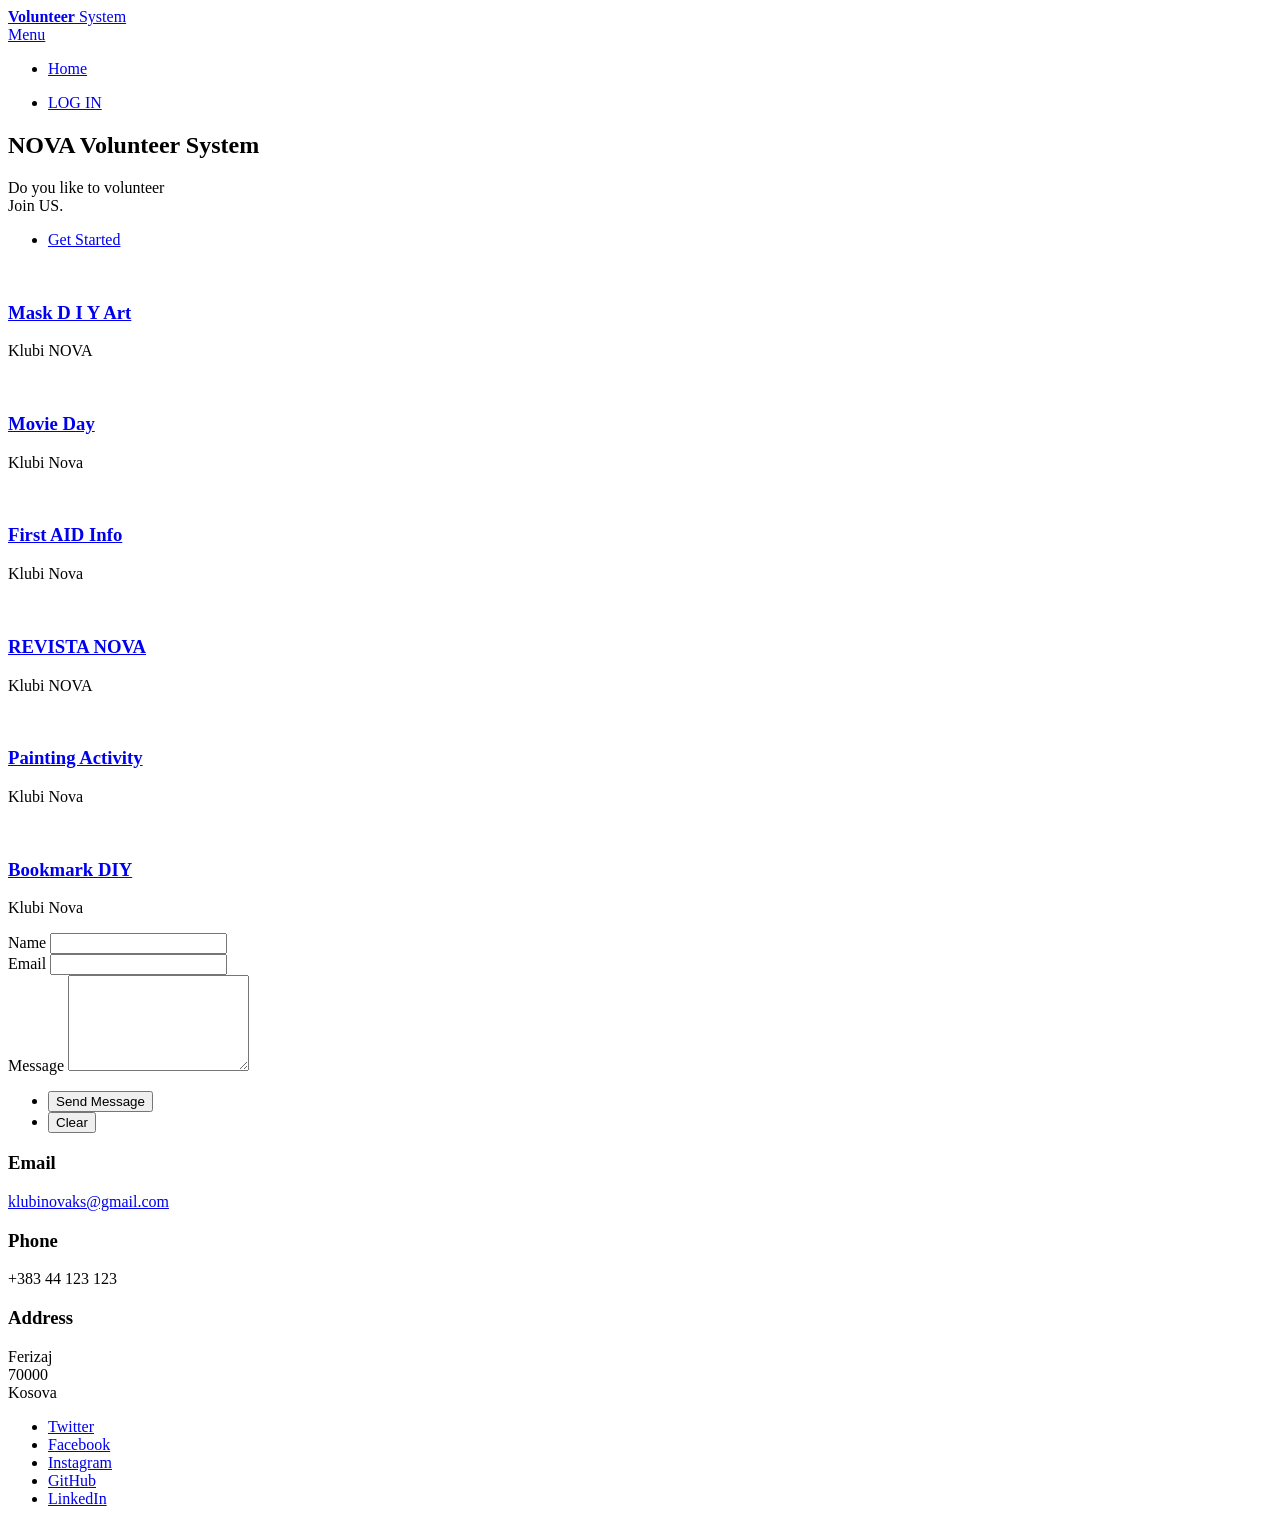
==== commit 4712a8e3: "update" ====
--- a/api/index.html
+++ b/api/index.html
@@ -5,9 +5,8 @@
 		<title>Welcome Page</title>
 		<meta charset="utf-8" />
 		<meta name="viewport" content="width=device-width, initial-scale=1, user-scalable=no" />
-		<link rel="stylesheet" href="main.css" />
-		<link rel="stylesheet" href="css/fontawesome-all.min.css"/>
-		<noscript><link rel="stylesheet" href="noscript.css" /></noscript>
+		
+	
 	</head>
 	<body class="is-preload">
 
